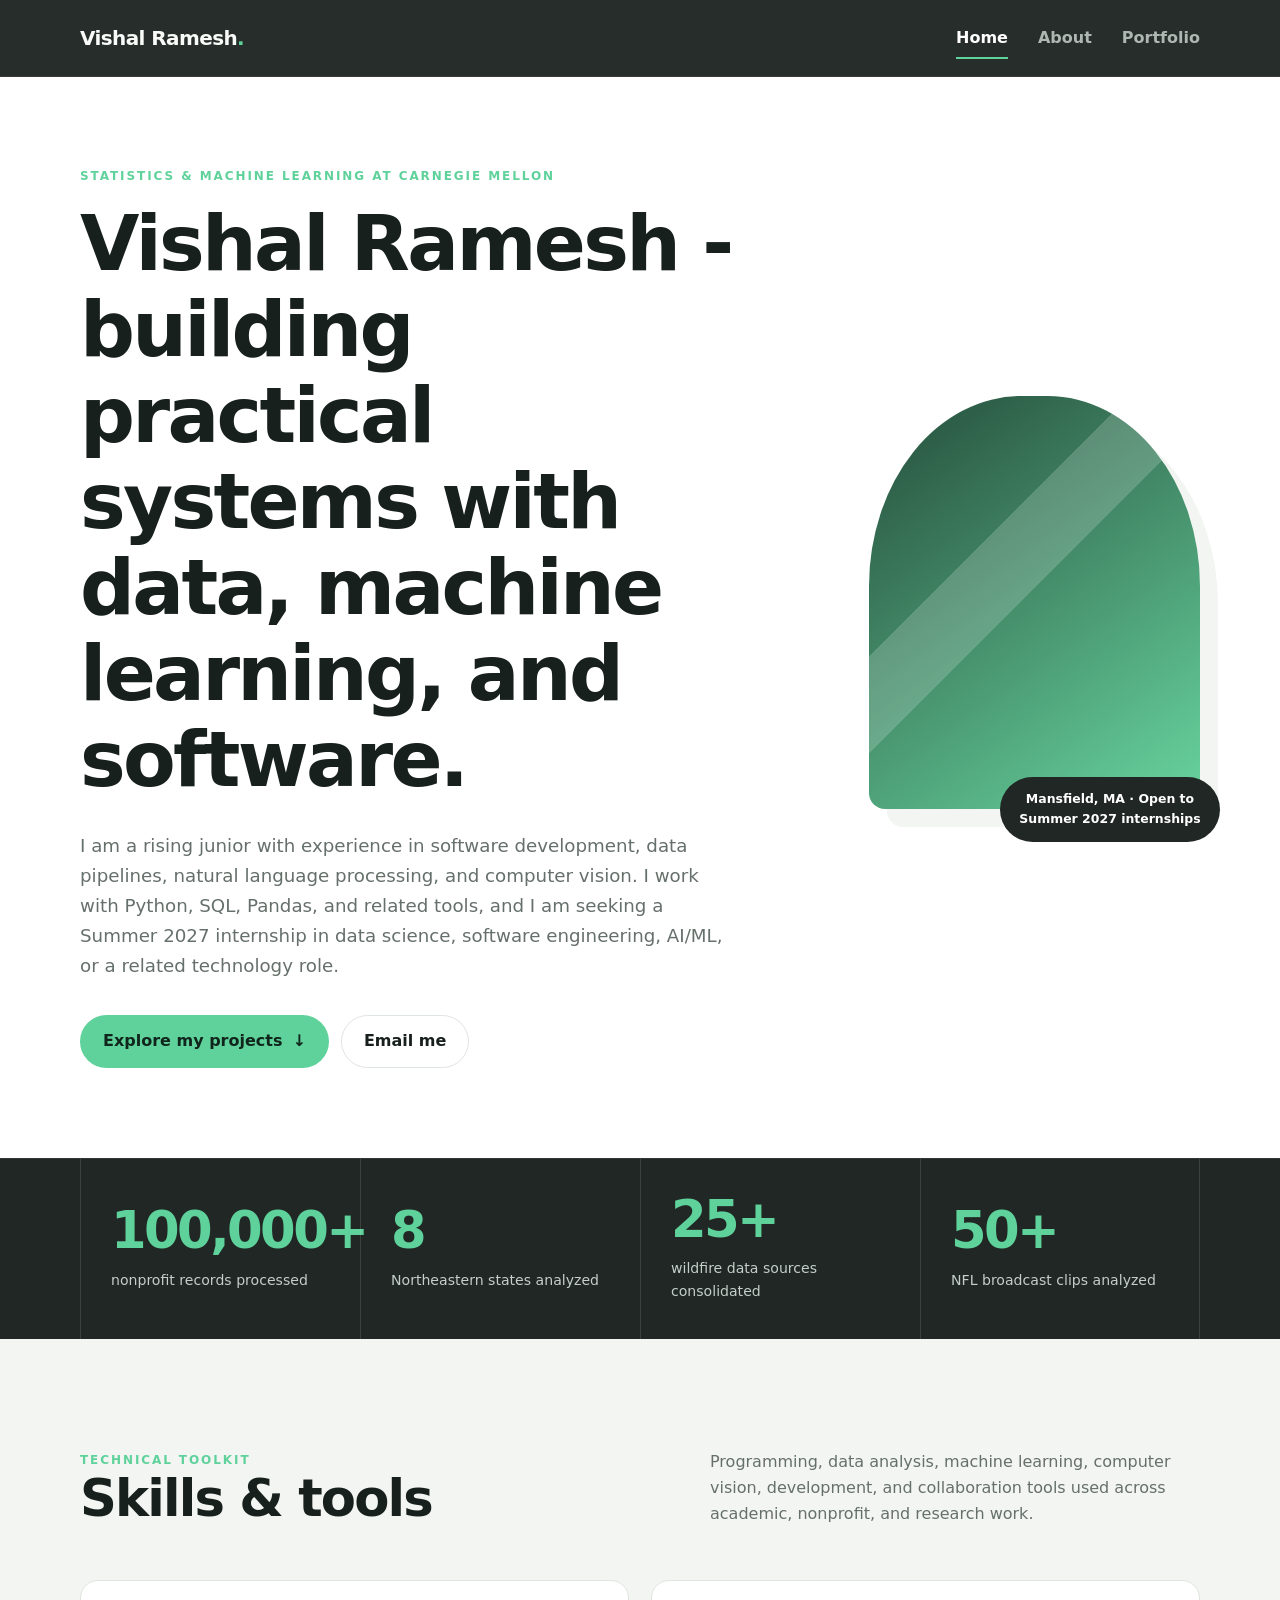
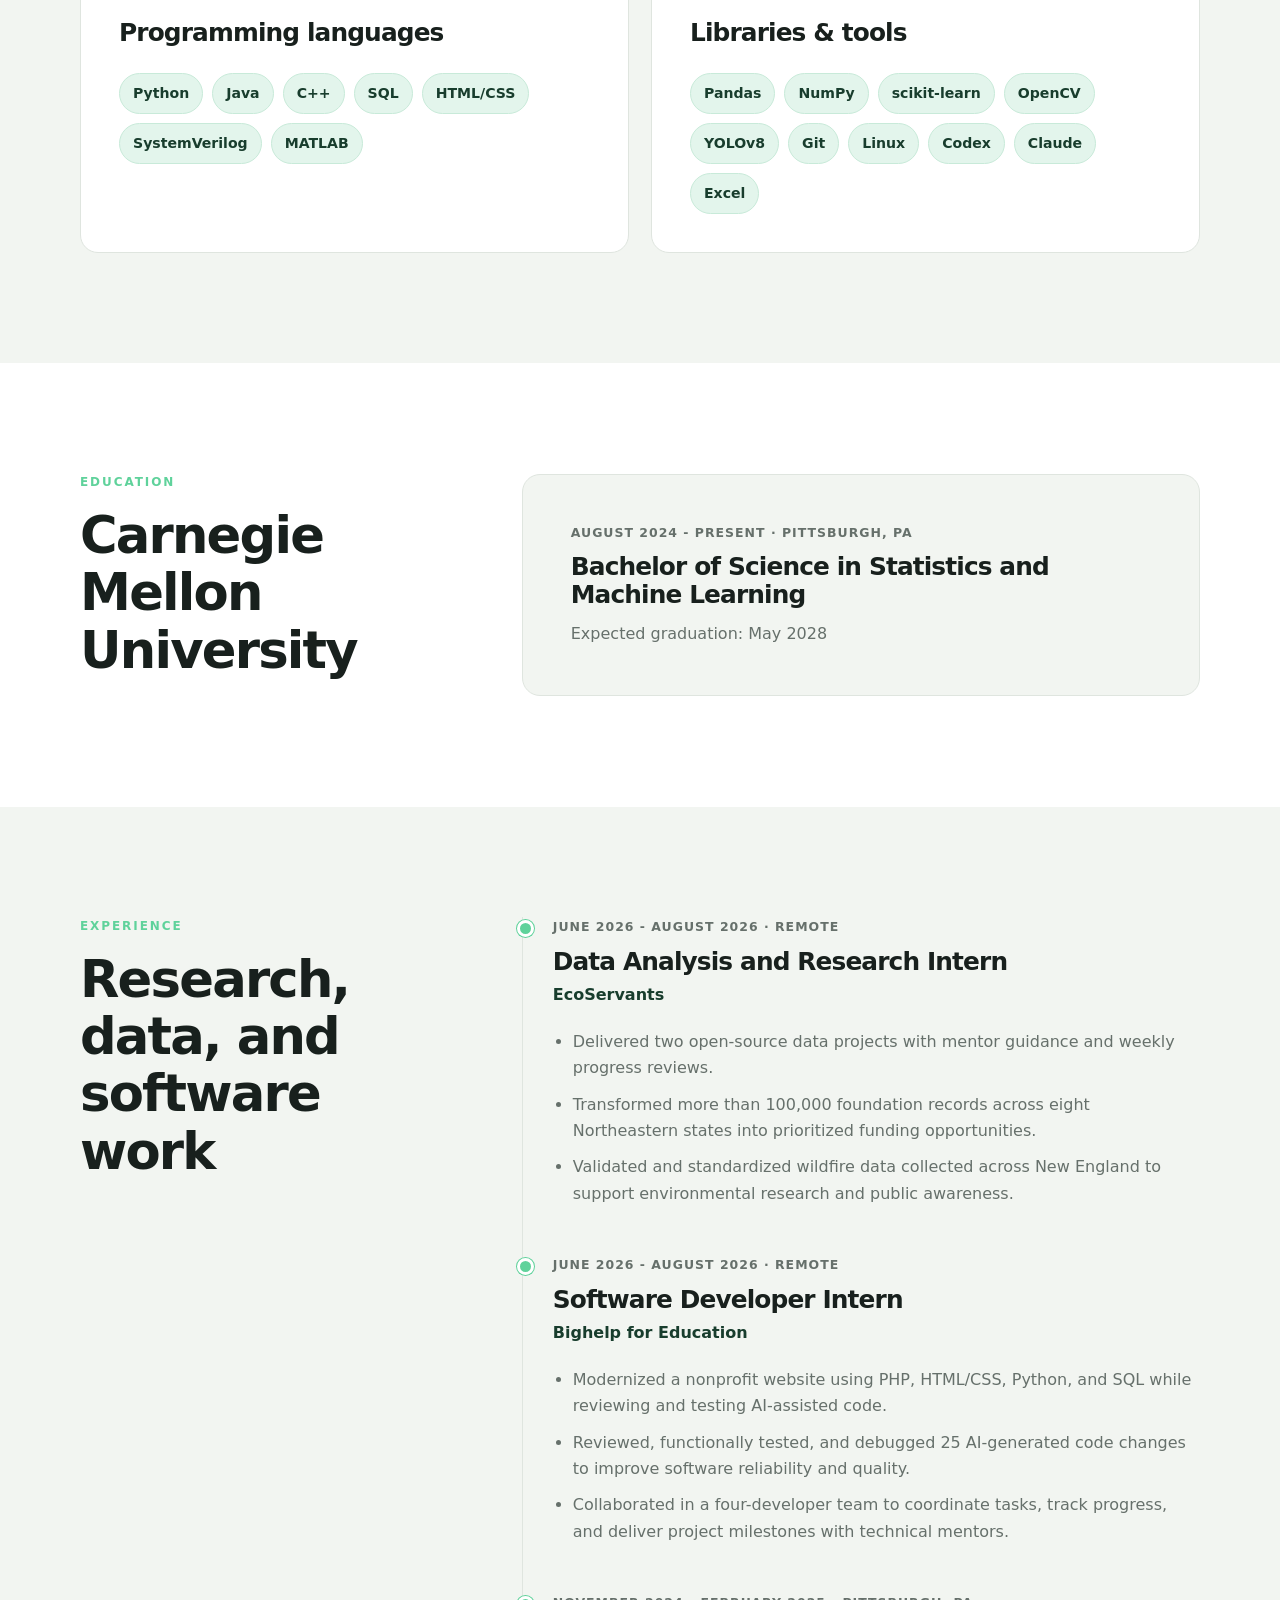
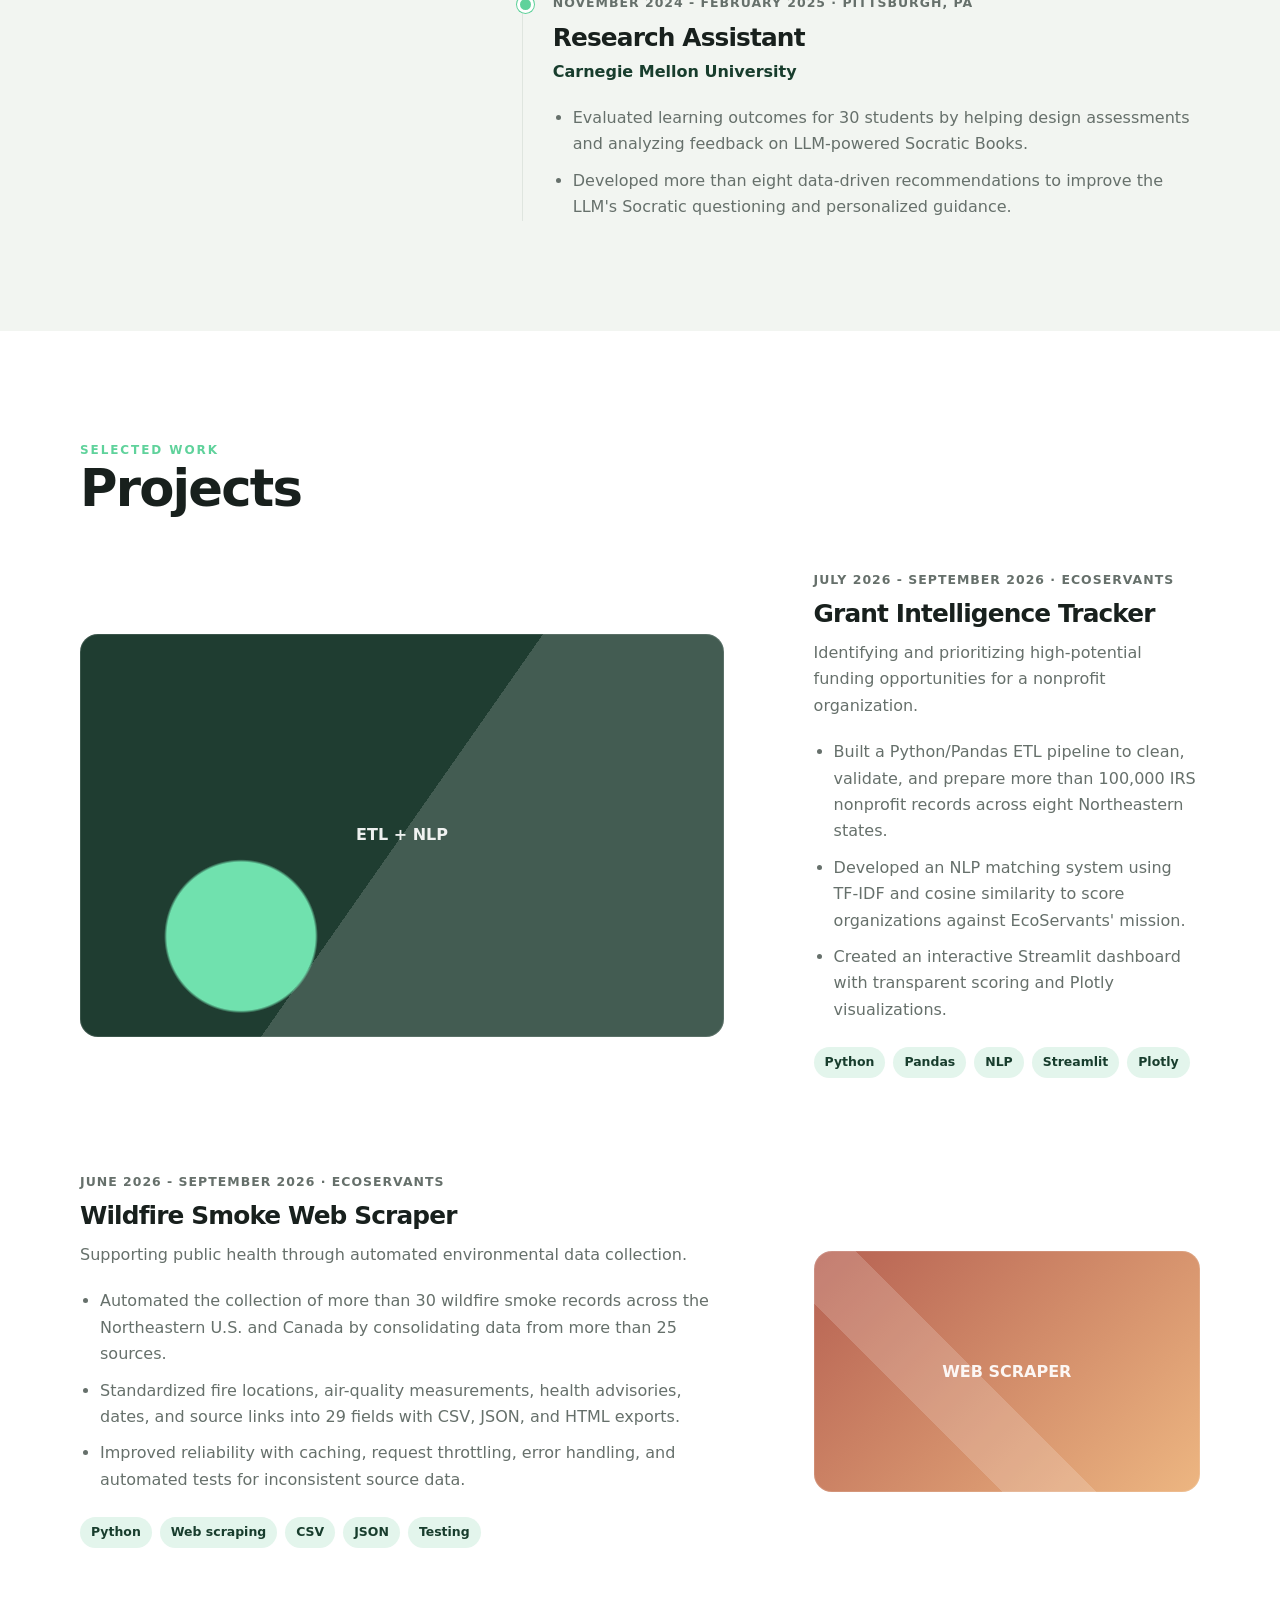
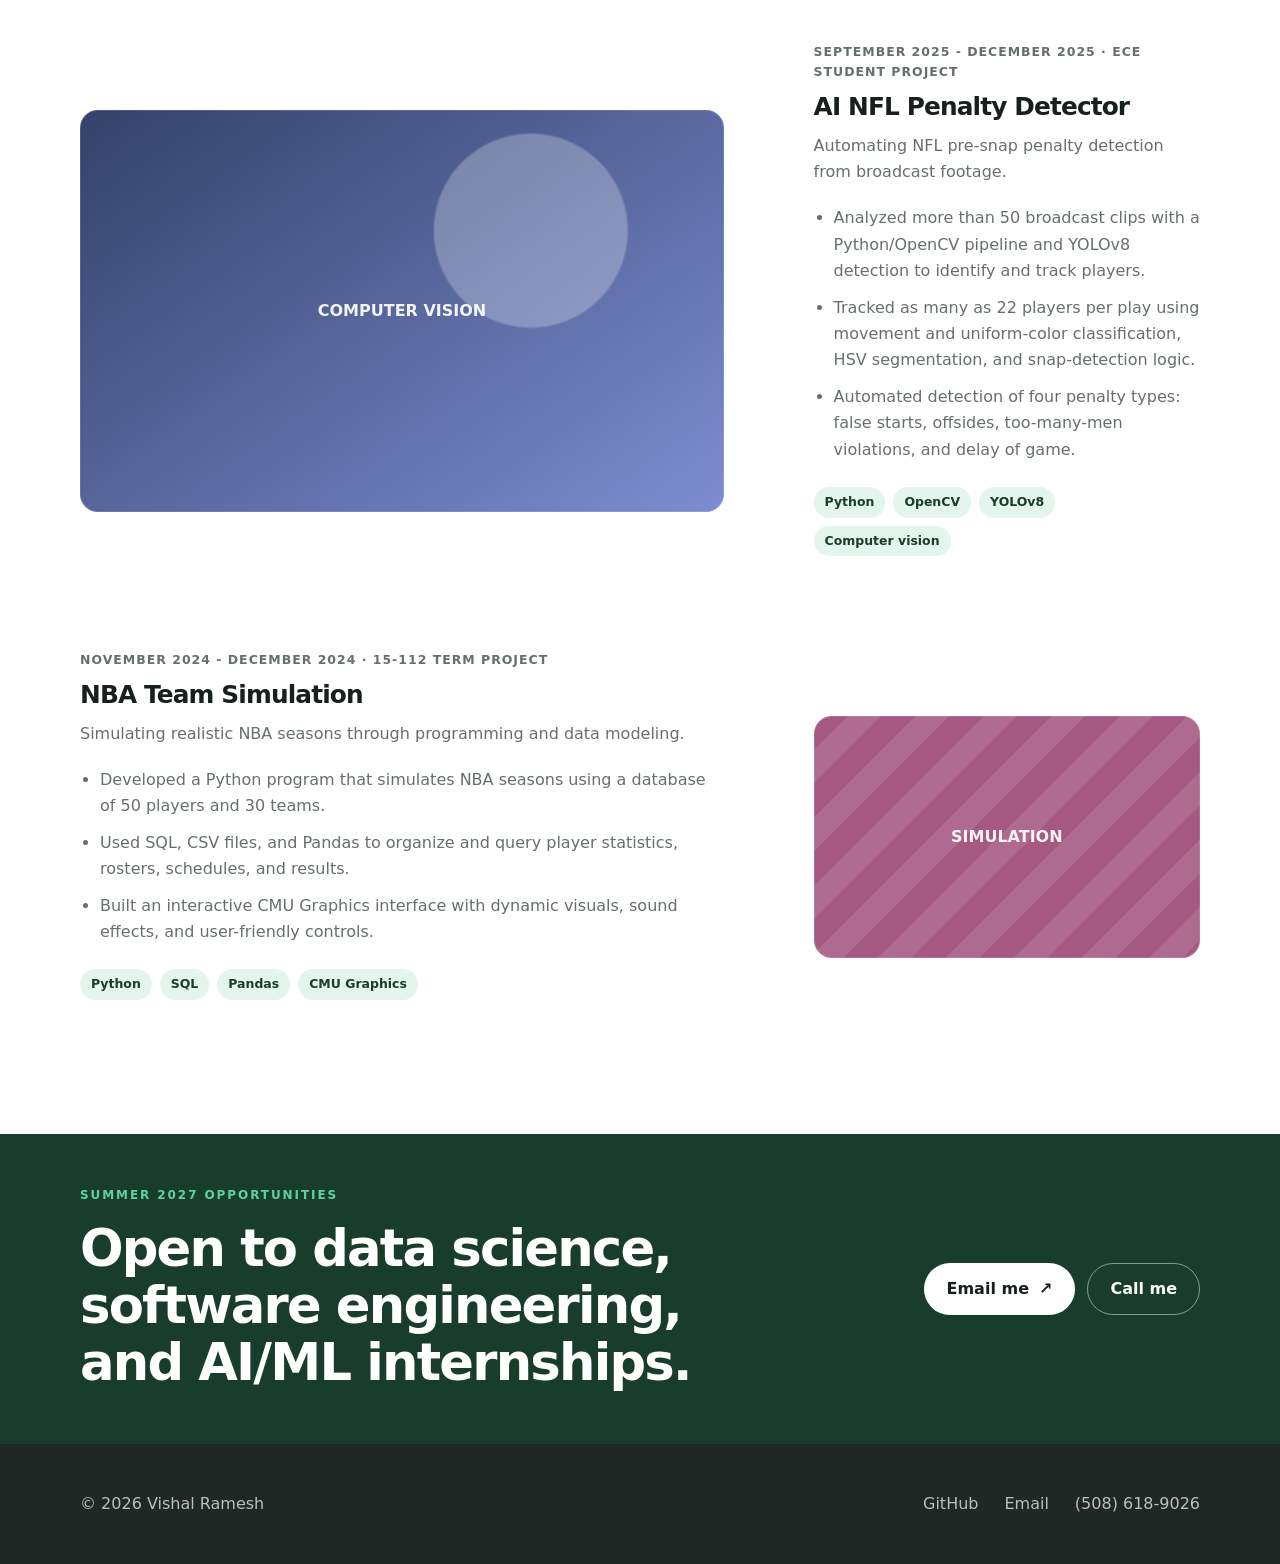
==== index.html @ 15addd63 "Add files via upload" ====
<!DOCTYPE html>
<html lang="en">
<head>
  <meta charset="UTF-8">
  <meta name="viewport" content="width=device-width, initial-scale=1.0">
  <meta name="description" content="Portfolio of Vishal Ramesh, a Carnegie Mellon Statistics and Machine Learning student working across data science, software engineering, NLP, and computer vision.">
  <title>Vishal Ramesh | Home</title>
  <link rel="stylesheet" href="styles.css">
</head>
<body>
  <header class="site-header">
    <nav class="nav container" aria-label="Primary navigation">
      <a class="brand" href="index.html">Vishal Ramesh<span>.</span></a>
      <ul class="nav-links">
        <li><a class="active" aria-current="page" href="index.html">Home</a></li>
        <li><a href="about.html">About</a></li>
        <li><a href="portfolio.html">Portfolio</a></li>
      </ul>
    </nav>
  </header>

  <main>
    <section class="hero container">
      <div class="hero-copy">
        <p class="eyebrow">Statistics &amp; Machine Learning at Carnegie Mellon</p>
        <h1>Vishal Ramesh - building practical systems with data, machine learning, and software.</h1>
        <p class="hero-text">I am a rising junior with experience in software development, data pipelines, natural language processing, and computer vision. I work with Python, SQL, Pandas, and related tools, and I am seeking a Summer 2027 internship in data science, software engineering, AI/ML, or a related technology role.</p>
        <div class="button-row">
          <a class="button button-primary" href="#projects">Explore my projects <span aria-hidden="true">&darr;</span></a>
          <a class="button button-secondary" href="mailto:vishalramesh.work@gmail.com">Email me</a>
        </div>
      </div>
      <div class="hero-visual">
        <!-- Photo intentionally left blank because the resume does not include one. -->
        <div class="portrait-placeholder" aria-hidden="true"></div>
        <p>Mansfield, MA &middot; Open to Summer 2027 internships</p>
      </div>
    </section>

    <section class="impact-strip" aria-label="Selected impact metrics">
      <div class="container impact-grid">
        <div><strong>100,000+</strong><span>nonprofit records processed</span></div>
        <div><strong>8</strong><span>Northeastern states analyzed</span></div>
        <div><strong>25+</strong><span>wildfire data sources consolidated</span></div>
        <div><strong>50+</strong><span>NFL broadcast clips analyzed</span></div>
      </div>
    </section>

    <section class="section section-tinted">
      <div class="container">
        <div class="section-heading">
          <div>
            <p class="eyebrow">Technical toolkit</p>
            <h2>Skills &amp; tools</h2>
          </div>
          <p>Programming, data analysis, machine learning, computer vision, development, and collaboration tools used across academic, nonprofit, and research work.</p>
        </div>
        <div class="skill-groups">
          <article class="skill-group">
            <h3>Programming languages</h3>
            <ul class="skill-cloud">
              <li>Python</li>
              <li>Java</li>
              <li>C++</li>
              <li>SQL</li>
              <li>HTML/CSS</li>
              <li>SystemVerilog</li>
              <li>MATLAB</li>
            </ul>
          </article>
          <article class="skill-group">
            <h3>Libraries &amp; tools</h3>
            <ul class="skill-cloud">
              <li>Pandas</li>
              <li>NumPy</li>
              <li>scikit-learn</li>
              <li>OpenCV</li>
              <li>YOLOv8</li>
              <li>Git</li>
              <li>Linux</li>
              <li>Codex</li>
              <li>Claude</li>
              <li>Excel</li>
            </ul>
          </article>
        </div>
      </div>
    </section>

    <section class="section container two-column education-section">
      <div>
        <p class="eyebrow">Education</p>
        <h2>Carnegie Mellon University</h2>
      </div>
      <article class="education-card">
        <p class="project-number">August 2024 - Present &middot; Pittsburgh, PA</p>
        <h3>Bachelor of Science in Statistics and Machine Learning</h3>
        <p>Expected graduation: May 2028</p>
      </article>
    </section>

    <section class="section section-tinted">
      <div class="container two-column">
        <div>
          <p class="eyebrow">Experience</p>
          <h2>Research, data, and software work</h2>
        </div>
        <div class="timeline resume-timeline">
          <article>
            <p class="timeline-date">June 2026 - August 2026 &middot; Remote</p>
            <h3>Data Analysis and Research Intern</h3>
            <p class="organization">EcoServants</p>
            <ul class="detail-list">
              <li>Delivered two open-source data projects with mentor guidance and weekly progress reviews.</li>
              <li>Transformed more than 100,000 foundation records across eight Northeastern states into prioritized funding opportunities.</li>
              <li>Validated and standardized wildfire data collected across New England to support environmental research and public awareness.</li>
            </ul>
          </article>
          <article>
            <p class="timeline-date">June 2026 - August 2026 &middot; Remote</p>
            <h3>Software Developer Intern</h3>
            <p class="organization">Bighelp for Education</p>
            <ul class="detail-list">
              <li>Modernized a nonprofit website using PHP, HTML/CSS, Python, and SQL while reviewing and testing AI-assisted code.</li>
              <li>Reviewed, functionally tested, and debugged 25 AI-generated code changes to improve software reliability and quality.</li>
              <li>Collaborated in a four-developer team to coordinate tasks, track progress, and deliver project milestones with technical mentors.</li>
            </ul>
          </article>
          <article>
            <p class="timeline-date">November 2024 - February 2025 &middot; Pittsburgh, PA</p>
            <h3>Research Assistant</h3>
            <p class="organization">Carnegie Mellon University</p>
            <ul class="detail-list">
              <li>Evaluated learning outcomes for 30 students by helping design assessments and analyzing feedback on LLM-powered Socratic Books.</li>
              <li>Developed more than eight data-driven recommendations to improve the LLM's Socratic questioning and personalized guidance.</li>
            </ul>
          </article>
        </div>
      </div>
    </section>

    <section class="section container" id="projects">
      <div class="section-heading">
        <div>
          <p class="eyebrow">Selected work</p>
          <h2>Projects</h2>
        </div>
        <!-- Project-specific URLs are intentionally omitted because they are not listed on the resume. -->
      </div>

      <div class="featured-list">
        <article class="featured-project">
          <div class="project-art art-one" role="img" aria-label="Grant Intelligence Tracker visual placeholder">
            <span>ETL + NLP</span>
          </div>
          <div class="project-copy">
            <p class="project-number">July 2026 - September 2026 &middot; EcoServants</p>
            <h3>Grant Intelligence Tracker</h3>
            <p>Identifying and prioritizing high-potential funding opportunities for a nonprofit organization.</p>
            <ul class="detail-list">
              <li>Built a Python/Pandas ETL pipeline to clean, validate, and prepare more than 100,000 IRS nonprofit records across eight Northeastern states.</li>
              <li>Developed an NLP matching system using TF-IDF and cosine similarity to score organizations against EcoServants' mission.</li>
              <li>Created an interactive Streamlit dashboard with transparent scoring and Plotly visualizations.</li>
            </ul>
            <ul class="tags" aria-label="Technologies used">
              <li>Python</li><li>Pandas</li><li>NLP</li><li>Streamlit</li><li>Plotly</li>
            </ul>
          </div>
        </article>

        <article class="featured-project">
          <div class="project-art art-two" role="img" aria-label="Wildfire Smoke Web Scraper visual placeholder">
            <span>WEB SCRAPER</span>
          </div>
          <div class="project-copy">
            <p class="project-number">June 2026 - September 2026 &middot; EcoServants</p>
            <h3>Wildfire Smoke Web Scraper</h3>
            <p>Supporting public health through automated environmental data collection.</p>
            <ul class="detail-list">
              <li>Automated the collection of more than 30 wildfire smoke records across the Northeastern U.S. and Canada by consolidating data from more than 25 sources.</li>
              <li>Standardized fire locations, air-quality measurements, health advisories, dates, and source links into 29 fields with CSV, JSON, and HTML exports.</li>
              <li>Improved reliability with caching, request throttling, error handling, and automated tests for inconsistent source data.</li>
            </ul>
            <ul class="tags" aria-label="Technologies used">
              <li>Python</li><li>Web scraping</li><li>CSV</li><li>JSON</li><li>Testing</li>
            </ul>
          </div>
        </article>

        <article class="featured-project">
          <div class="project-art art-three" role="img" aria-label="AI NFL Penalty Detector visual placeholder">
            <span>COMPUTER VISION</span>
          </div>
          <div class="project-copy">
            <p class="project-number">September 2025 - December 2025 &middot; ECE student project</p>
            <h3>AI NFL Penalty Detector</h3>
            <p>Automating NFL pre-snap penalty detection from broadcast footage.</p>
            <ul class="detail-list">
              <li>Analyzed more than 50 broadcast clips with a Python/OpenCV pipeline and YOLOv8 detection to identify and track players.</li>
              <li>Tracked as many as 22 players per play using movement and uniform-color classification, HSV segmentation, and snap-detection logic.</li>
              <li>Automated detection of four penalty types: false starts, offsides, too-many-men violations, and delay of game.</li>
            </ul>
            <ul class="tags" aria-label="Technologies used">
              <li>Python</li><li>OpenCV</li><li>YOLOv8</li><li>Computer vision</li>
            </ul>
          </div>
        </article>

        <article class="featured-project">
          <div class="project-art art-four" role="img" aria-label="NBA Team Simulation visual placeholder">
            <span>SIMULATION</span>
          </div>
          <div class="project-copy">
            <p class="project-number">November 2024 - December 2024 &middot; 15-112 term project</p>
            <h3>NBA Team Simulation</h3>
            <p>Simulating realistic NBA seasons through programming and data modeling.</p>
            <ul class="detail-list">
              <li>Developed a Python program that simulates NBA seasons using a database of 50 players and 30 teams.</li>
              <li>Used SQL, CSV files, and Pandas to organize and query player statistics, rosters, schedules, and results.</li>
              <li>Built an interactive CMU Graphics interface with dynamic visuals, sound effects, and user-friendly controls.</li>
            </ul>
            <ul class="tags" aria-label="Technologies used">
              <li>Python</li><li>SQL</li><li>Pandas</li><li>CMU Graphics</li>
            </ul>
          </div>
        </article>
      </div>
    </section>

    <section class="contact-strip">
      <div class="container contact-strip-inner">
        <div>
          <p class="eyebrow">Summer 2027 opportunities</p>
          <h2>Open to data science, software engineering, and AI/ML internships.</h2>
        </div>
        <div class="contact-actions">
          <a class="button button-light" href="mailto:vishalramesh.work@gmail.com">Email me <span aria-hidden="true">&nearr;</span></a>
          <a class="button button-outline-light" href="tel:+15086189026">Call me</a>
        </div>
      </div>
    </section>
  </main>

  <footer class="site-footer">
    <div class="container footer-inner">
      <p>&copy; 2026 Vishal Ramesh</p>
      <div class="social-links">
        <a href="https://github.com/vishalr302" target="_blank" rel="noreferrer">GitHub</a>
        <a href="mailto:vishalramesh.work@gmail.com">Email</a>
        <a href="tel:+15086189026">(508) 618-9026</a>
      </div>
    </div>
  </footer>
</body>
</html>
---- styles.css ----
:root {
  --ink: #18201d;
  --muted: #66706b;
  --paper: #ffffff;
  --soft: #f2f5f1;
  --line: #dfe5df;
  --dark: #202725;
  --accent: #5fd29b;
  --accent-dark: #183d2d;
  --max-width: 1120px;
  --radius: 18px;
}

* {
  box-sizing: border-box;
}

html {
  scroll-behavior: smooth;
}

body {
  margin: 0;
  color: var(--ink);
  background: var(--paper);
  font-family: Inter, ui-sans-serif, system-ui, -apple-system, BlinkMacSystemFont, "Segoe UI", sans-serif;
  font-size: 16px;
  line-height: 1.65;
}

img {
  display: block;
  max-width: 100%;
}

a {
  color: inherit;
  text-decoration: none;
}

h1,
h2,
h3,
p {
  margin-top: 0;
}

h1,
h2,
h3 {
  line-height: 1.12;
  letter-spacing: -0.035em;
}

h1 {
  max-width: 850px;
  margin-bottom: 28px;
  font-size: clamp(2.6rem, 6vw, 5.2rem);
  font-weight: 730;
}

h2 {
  margin-bottom: 18px;
  font-size: clamp(2rem, 4vw, 3.25rem);
}

h3 {
  margin-bottom: 12px;
  font-size: 1.55rem;
}

.container {
  width: min(calc(100% - 40px), var(--max-width));
  margin-inline: auto;
}

.site-header {
  position: sticky;
  z-index: 20;
  top: 0;
  color: #f8fbf8;
  background: rgba(32, 39, 37, 0.97);
  border-bottom: 1px solid rgba(255, 255, 255, 0.08);
  backdrop-filter: blur(12px);
}

.nav {
  display: flex;
  min-height: 76px;
  align-items: center;
  justify-content: space-between;
  gap: 28px;
}

.brand {
  font-size: 1.25rem;
  font-weight: 750;
  letter-spacing: -0.03em;
}

.brand span,
.eyebrow {
  color: var(--accent);
}

.nav-links {
  display: flex;
  margin: 0;
  padding: 0;
  gap: 30px;
  list-style: none;
}

.nav-links a {
  display: block;
  padding: 8px 0;
  color: #aeb7b2;
  font-weight: 600;
  transition: color 160ms ease;
}

.nav-links a:hover,
.nav-links a:focus-visible,
.nav-links a.active {
  color: #ffffff;
}

.nav-links a.active {
  box-shadow: inset 0 -2px var(--accent);
}

.hero {
  display: grid;
  min-height: calc(100vh - 76px);
  align-items: center;
  grid-template-columns: minmax(0, 1.35fr) minmax(260px, 0.65fr);
  gap: clamp(50px, 8vw, 110px);
  padding-block: 90px;
}

.eyebrow {
  margin-bottom: 14px;
  font-size: 0.75rem;
  font-weight: 800;
  letter-spacing: 0.16em;
  text-transform: uppercase;
}

.hero-text,
.page-intro-text {
  max-width: 650px;
  color: var(--muted);
  font-size: 1.14rem;
}

.button-row {
  display: flex;
  flex-wrap: wrap;
  gap: 12px;
  margin-top: 34px;
}

.button {
  display: inline-flex;
  min-height: 50px;
  align-items: center;
  justify-content: center;
  gap: 10px;
  padding: 12px 22px;
  border: 1px solid transparent;
  border-radius: 999px;
  font-weight: 750;
  transition: transform 160ms ease, background 160ms ease, border-color 160ms ease;
}

.button:hover,
.button:focus-visible {
  transform: translateY(-2px);
}

.button-primary {
  color: #10261c;
  background: var(--accent);
}

.button-primary:hover,
.button-primary:focus-visible {
  background: #79dfae;
}

.button-secondary {
  border-color: var(--line);
}

.button-secondary:hover,
.button-secondary:focus-visible {
  border-color: var(--ink);
}

.hero-visual {
  position: relative;
  padding-bottom: 30px;
}

.portrait-placeholder,
.about-portrait {
  display: grid;
  overflow: hidden;
  place-items: center;
  color: rgba(255, 255, 255, 0.92);
  background:
    linear-gradient(135deg, transparent 0 35%, rgba(255,255,255,0.18) 35% 48%, transparent 48%),
    linear-gradient(145deg, #254d3b, #68d59f);
  border-radius: 46% 46% 16px 16px;
  box-shadow: 18px 18px 0 var(--soft);
  font-weight: 750;
  text-align: center;
}

.portrait-placeholder {
  aspect-ratio: 4 / 5;
}

.hero-visual p {
  position: absolute;
  right: -20px;
  bottom: -3px;
  max-width: 220px;
  margin: 0;
  padding: 12px 18px;
  color: white;
  background: var(--dark);
  border-radius: 999px;
  font-size: 0.78rem;
  font-weight: 650;
  text-align: center;
}

.impact-strip {
  color: white;
  background: var(--dark);
  border-top: 1px solid rgba(255, 255, 255, 0.08);
}

.impact-grid {
  display: grid;
  grid-template-columns: repeat(4, minmax(0, 1fr));
}

.impact-grid > div {
  display: grid;
  min-height: 180px;
  align-content: center;
  padding: 30px;
  border-left: 1px solid rgba(255, 255, 255, 0.12);
}

.impact-grid > div:last-child {
  border-right: 1px solid rgba(255, 255, 255, 0.12);
}

.impact-grid strong {
  color: var(--accent);
  font-size: clamp(2rem, 4vw, 3.25rem);
  line-height: 1;
  letter-spacing: -0.05em;
}

.impact-grid span {
  margin-top: 12px;
  color: #c5cec9;
  font-size: 0.88rem;
}

.section {
  padding-block: 110px;
}

.section-tinted {
  background: var(--soft);
}

.section-heading {
  display: flex;
  align-items: end;
  justify-content: space-between;
  gap: 40px;
  margin-bottom: 52px;
}

.section-heading h2,
.section-heading p {
  margin-bottom: 0;
}

.section-heading > p {
  max-width: 490px;
  color: var(--muted);
}

.skills-grid {
  display: grid;
  grid-template-columns: repeat(6, 1fr);
  gap: 14px;
}

.skill-groups {
  display: grid;
  grid-template-columns: repeat(2, minmax(0, 1fr));
  gap: 22px;
}

.skill-group {
  padding: clamp(24px, 4vw, 38px);
  background: white;
  border: 1px solid var(--line);
  border-radius: var(--radius);
}

.skill-group h3 {
  margin-bottom: 26px;
}

.skill-cloud {
  display: flex;
  flex-wrap: wrap;
  margin: 0;
  padding: 0;
  gap: 9px;
  list-style: none;
}

.skill-cloud li {
  padding: 8px 13px;
  color: var(--accent-dark);
  background: #e3f5ec;
  border: 1px solid #c8ead9;
  border-radius: 999px;
  font-size: 0.88rem;
  font-weight: 750;
}

.skill {
  display: grid;
  min-height: 145px;
  align-content: space-between;
  padding: 20px;
  background: white;
  border: 1px solid var(--line);
  border-radius: 14px;
}

.skill span {
  display: grid;
  width: 44px;
  height: 44px;
  place-items: center;
  color: var(--accent-dark);
  background: #dff7eb;
  border-radius: 50%;
  font-size: 0.72rem;
  font-weight: 850;
  letter-spacing: 0.05em;
}

.featured-list {
  display: grid;
  gap: 70px;
}

.featured-project {
  display: grid;
  align-items: center;
  grid-template-columns: minmax(0, 1.25fr) minmax(280px, 0.75fr);
  gap: clamp(34px, 7vw, 90px);
}

.featured-project:nth-child(even) .project-art {
  order: 2;
}

.project-art {
  display: grid;
  aspect-ratio: 16 / 10;
  overflow: hidden;
  place-items: center;
  color: rgba(255, 255, 255, 0.92);
  border-radius: var(--radius);
  font-weight: 750;
  box-shadow: inset 0 0 0 1px rgba(255, 255, 255, 0.12);
  transition: transform 180ms ease;
}

a.project-art:hover,
a.project-art:focus-visible {
  transform: translateY(-4px);
}

.art-one {
  background:
    radial-gradient(circle at 25% 75%, #70e1ae 0 13%, transparent 13.5%),
    linear-gradient(125deg, transparent 50%, rgba(255,255,255,.16) 50%),
    #1f3d31;
}

.art-two {
  background:
    linear-gradient(45deg, transparent 0 30%, rgba(255,255,255,.18) 30% 45%, transparent 45%),
    linear-gradient(135deg, #b66152, #edb681);
}

.art-three {
  background:
    radial-gradient(circle at 70% 30%, rgba(255,255,255,.26) 0 18%, transparent 18.5%),
    linear-gradient(145deg, #33416a, #7d8dd0);
}

.art-four {
  background:
    repeating-linear-gradient(135deg, transparent 0 24px, rgba(255,255,255,.1) 24px 48px),
    #a55982;
}

.art-five {
  background:
    radial-gradient(circle at 30% 30%, #f5cf6f 0 15%, transparent 15.5%),
    #325c61;
}

.art-six {
  background:
    linear-gradient(30deg, rgba(255,255,255,.15) 25%, transparent 25% 75%, rgba(255,255,255,.15) 75%),
    #8f5d43;
}

.project-number,
.timeline-date {
  margin-bottom: 10px;
  color: var(--muted);
  font-size: 0.78rem;
  font-weight: 750;
  letter-spacing: 0.08em;
  text-transform: uppercase;
}

.project-copy > p:not(.project-number),
.project-card-body > p:not(.project-number) {
  color: var(--muted);
}

.detail-list {
  margin: 20px 0 0;
  padding-left: 20px;
  color: var(--muted);
}

.detail-list li + li {
  margin-top: 10px;
}

.tags {
  display: flex;
  flex-wrap: wrap;
  margin: 24px 0;
  padding: 0;
  gap: 8px;
  list-style: none;
}

.tags li {
  padding: 5px 11px;
  color: var(--accent-dark);
  background: #e3f5ec;
  border-radius: 999px;
  font-size: 0.78rem;
  font-weight: 700;
}

.text-link {
  display: inline-flex;
  align-items: center;
  gap: 8px;
  padding-bottom: 3px;
  border-bottom: 1px solid currentColor;
  font-weight: 750;
}

.text-link:hover span,
.text-link:focus-visible span {
  transform: translate(2px, -2px);
}

.text-link span {
  transition: transform 160ms ease;
}

.contact-strip {
  color: white;
  background: var(--accent-dark);
}

.contact-strip-inner {
  display: flex;
  min-height: 310px;
  align-items: center;
  justify-content: space-between;
  gap: 40px;
}

.contact-strip h2 {
  max-width: 700px;
  margin-bottom: 0;
}

.button-light {
  flex: 0 0 auto;
  color: var(--ink);
  background: white;
}

.contact-actions {
  display: flex;
  flex: 0 0 auto;
  flex-wrap: wrap;
  gap: 12px;
}

.button-outline-light {
  color: white;
  background: transparent;
  border-color: rgba(255, 255, 255, 0.48);
}

.button-outline-light:hover,
.button-outline-light:focus-visible {
  border-color: white;
}

.site-footer {
  color: #b8c1bc;
  background: var(--dark);
}

.footer-inner {
  display: flex;
  min-height: 120px;
  align-items: center;
  justify-content: space-between;
  gap: 30px;
}

.footer-inner p {
  margin: 0;
}

.social-links {
  display: flex;
  flex-wrap: wrap;
  gap: 26px;
}

.social-links a:hover,
.social-links a:focus-visible {
  color: white;
}

.page-intro {
  padding-top: 130px;
  padding-bottom: 80px;
}

.page-intro h1 {
  font-size: clamp(2.6rem, 6vw, 4.8rem);
}

.portfolio-intro {
  padding-bottom: 100px;
}

.project-jump-links {
  display: flex;
  flex-wrap: wrap;
  gap: 10px;
  margin-top: 36px;
}

.project-jump-links a {
  padding: 9px 14px;
  color: var(--accent-dark);
  background: #e3f5ec;
  border: 1px solid #c8ead9;
  border-radius: 999px;
  font-size: 0.85rem;
  font-weight: 750;
  transition: transform 160ms ease, background 160ms ease;
}

.project-jump-links a:hover,
.project-jump-links a:focus-visible {
  background: #d3f0e2;
  transform: translateY(-2px);
}

.portfolio-impact-grid strong {
  font-size: clamp(2rem, 3.5vw, 3rem);
}

.case-study {
  scroll-margin-top: 76px;
}

.case-study-header {
  display: flex;
  align-items: end;
  justify-content: space-between;
  gap: 50px;
  margin-bottom: 52px;
}

.case-study-header > div {
  max-width: 740px;
}

.case-study-header h2 {
  margin-bottom: 16px;
}

.case-study-lede {
  max-width: 670px;
  margin-bottom: 0;
  color: var(--muted);
  font-size: 1.1rem;
}

.case-study-badges {
  display: flex;
  flex: 0 0 auto;
  flex-wrap: wrap;
  justify-content: flex-end;
  max-width: 330px;
  margin: 0;
  padding: 0;
  gap: 8px;
  list-style: none;
}

.case-study-badges li {
  padding: 7px 12px;
  color: white;
  background: var(--accent-dark);
  border-radius: 999px;
  font-size: 0.77rem;
  font-weight: 750;
}

.case-study-grid {
  display: grid;
  align-items: center;
  grid-template-columns: minmax(0, 1.08fr) minmax(310px, 0.92fr);
  gap: clamp(40px, 7vw, 90px);
}

.case-study-grid-reversed .case-study-art {
  order: 2;
}

.case-study-art {
  aspect-ratio: 4 / 3;
  place-items: stretch;
  padding: clamp(24px, 5vw, 48px);
}

.art-label {
  display: grid;
  align-content: end;
  padding: clamp(20px, 4vw, 34px);
  background: rgba(17, 38, 29, 0.66);
  border: 1px solid rgba(255, 255, 255, 0.2);
  border-radius: 14px;
  backdrop-filter: blur(4px);
}

.art-label span {
  margin-top: 18px;
  color: var(--accent);
  font-size: 0.68rem;
  font-weight: 850;
  letter-spacing: 0.14em;
  text-transform: uppercase;
}

.art-label span:first-child {
  margin-top: 0;
}

.art-label strong {
  font-size: clamp(1.05rem, 2vw, 1.45rem);
  line-height: 1.2;
}

.case-study-summary > p:not(.eyebrow) {
  color: var(--muted);
}

.case-summary-label {
  margin-top: 28px;
}

.case-study-actions {
  display: flex;
  flex-wrap: wrap;
  gap: 10px;
  margin-top: 28px;
}

.case-study-actions .button {
  min-height: 46px;
  padding: 10px 17px;
  font-size: 0.88rem;
}

.repository-note {
  margin: 13px 0 0;
  font-size: 0.78rem;
  line-height: 1.45;
}

.case-study-details {
  display: grid;
  align-items: stretch;
  grid-template-columns: repeat(3, minmax(0, 1fr));
  gap: 18px;
  margin-top: 64px;
}

.case-study-details > article {
  padding: clamp(24px, 4vw, 34px);
  background: var(--paper);
  border: 1px solid var(--line);
  border-radius: var(--radius);
}

.case-study:not(.section-tinted) .case-study-details > article:not(.verification-card) {
  background: var(--soft);
}

.case-study-details h3 {
  margin-bottom: 18px;
}

.case-study-details .detail-list {
  margin-top: 0;
  padding-left: 18px;
}

.pipeline-list {
  margin: 0;
  padding: 0;
  list-style: none;
  counter-reset: pipeline;
}

.pipeline-list li {
  position: relative;
  min-height: 38px;
  padding: 0 0 12px 38px;
  color: var(--muted);
  counter-increment: pipeline;
}

.pipeline-list li::before {
  position: absolute;
  top: 0;
  left: 0;
  display: grid;
  width: 25px;
  height: 25px;
  place-items: center;
  color: var(--accent-dark);
  background: #dff7eb;
  border-radius: 50%;
  content: counter(pipeline);
  font-size: 0.68rem;
  font-weight: 850;
}

.pipeline-list li:not(:last-child)::after {
  position: absolute;
  top: 25px;
  bottom: 0;
  left: 12px;
  width: 1px;
  background: #bddbcb;
  content: "";
}

.verification-card {
  color: white;
  background: var(--accent-dark) !important;
  border-color: var(--accent-dark) !important;
}

.verification-card strong {
  display: block;
  margin-bottom: 20px;
  color: var(--accent);
  font-size: clamp(2rem, 4vw, 3.1rem);
  line-height: 1;
  letter-spacing: -0.04em;
}

.verification-card > p:not(.eyebrow) {
  color: #d4ddd8;
}

.verification-card .microcopy {
  margin: 28px 0 0;
  padding-top: 18px;
  border-top: 1px solid rgba(255, 255, 255, 0.18);
  font-size: 0.78rem;
}

.limitations-panel {
  display: grid;
  grid-template-columns: minmax(180px, 0.35fr) minmax(250px, 0.65fr) minmax(0, 1.4fr);
  align-items: start;
  gap: 28px;
  margin-top: 18px;
  padding: clamp(24px, 4vw, 36px);
  background: #fff8ed;
  border: 1px solid #eadcc5;
  border-radius: var(--radius);
}

.limitations-panel .eyebrow,
.limitations-panel h3,
.limitations-panel p {
  margin-bottom: 0;
}

.limitations-panel .eyebrow {
  color: #a56321;
}

.limitations-panel p:last-child {
  color: #756a5c;
}

.about-grid {
  display: grid;
  align-items: start;
  grid-template-columns: minmax(280px, 0.75fr) minmax(0, 1.25fr);
  gap: clamp(50px, 9vw, 120px);
  padding-top: 20px;
}

.about-portrait {
  aspect-ratio: 4 / 5;
}

.prose {
  color: var(--muted);
  font-size: 1.08rem;
}

.prose h2 {
  color: var(--ink);
}

.prose .text-link {
  margin-top: 18px;
  color: var(--ink);
}

.two-column {
  display: grid;
  grid-template-columns: minmax(250px, 0.65fr) minmax(0, 1.35fr);
  gap: clamp(50px, 9vw, 130px);
}

.education-section {
  align-items: center;
}

.education-card {
  padding: clamp(28px, 5vw, 48px);
  background: var(--soft);
  border: 1px solid var(--line);
  border-radius: var(--radius);
}

.education-card p:last-child {
  margin-bottom: 0;
  color: var(--muted);
}

.organization {
  margin-top: -5px;
  color: var(--accent-dark) !important;
  font-weight: 750;
}

.resume-timeline article {
  padding-bottom: 58px;
}

.resume-timeline .detail-list {
  margin-bottom: 0;
}

.services-list article {
  display: grid;
  grid-template-columns: 42px 1fr;
  gap: 18px;
  padding: 30px 0;
  border-top: 1px solid #cfd7cf;
}

.services-list article:last-child {
  border-bottom: 1px solid #cfd7cf;
}

.services-list article > span {
  color: var(--muted);
  font-size: 0.8rem;
  font-weight: 800;
}

.services-list p,
.timeline p:not(.timeline-date) {
  margin-bottom: 0;
  color: var(--muted);
}

.timeline {
  display: grid;
}

.timeline article {
  position: relative;
  padding: 0 0 48px 30px;
  border-left: 1px solid var(--line);
}

.timeline article::before {
  position: absolute;
  top: 3px;
  left: -6px;
  width: 11px;
  height: 11px;
  background: var(--accent);
  border: 3px solid white;
  border-radius: 50%;
  box-shadow: 0 0 0 1px var(--accent);
  content: "";
}

.timeline article:last-child {
  padding-bottom: 0;
}

.project-grid {
  display: grid;
  grid-template-columns: repeat(2, minmax(0, 1fr));
  gap: 70px 30px;
}

.project-card {
  min-width: 0;
}

.project-card-body {
  padding-top: 24px;
}

.project-card h2 {
  margin-bottom: 12px;
  font-size: 2rem;
}

.project-card .tags {
  margin: 20px 0;
}

@media (max-width: 900px) {
  .hero {
    min-height: auto;
    grid-template-columns: 1fr;
  }

  .hero-copy {
    max-width: 760px;
  }

  .hero-visual {
    width: min(70%, 430px);
    margin-inline: auto;
  }

  .skills-grid {
    grid-template-columns: repeat(3, 1fr);
  }

  .impact-grid {
    grid-template-columns: repeat(2, minmax(0, 1fr));
  }

  .impact-grid > div:nth-child(2) {
    border-right: 1px solid rgba(255, 255, 255, 0.12);
  }

  .impact-grid > div:nth-child(n + 3) {
    border-top: 1px solid rgba(255, 255, 255, 0.12);
  }

  .featured-project {
    grid-template-columns: 1fr;
    gap: 30px;
  }

  .featured-project:nth-child(even) .project-art {
    order: 0;
  }

  .case-study-header {
    align-items: flex-start;
    flex-direction: column;
  }

  .case-study-badges {
    justify-content: flex-start;
    max-width: none;
  }

  .case-study-grid {
    grid-template-columns: 1fr;
  }

  .case-study-grid-reversed .case-study-art {
    order: 0;
  }

  .case-study-details {
    grid-template-columns: 1fr 1fr;
  }

  .case-study-details .verification-card {
    grid-column: 1 / -1;
  }

  .limitations-panel {
    grid-template-columns: 1fr;
    gap: 12px;
  }

  .about-grid,
  .two-column {
    grid-template-columns: 1fr;
  }

  .about-portrait {
    width: min(75%, 480px);
  }
}

@media (max-width: 680px) {
  .container {
    width: min(calc(100% - 30px), var(--max-width));
  }

  .nav {
    min-height: 68px;
  }

  .brand {
    font-size: 1.05rem;
  }

  .nav-links {
    gap: 14px;
  }

  .nav-links a {
    font-size: 0.88rem;
  }

  .hero {
    padding-block: 68px 90px;
  }

  h1 {
    font-size: clamp(2.4rem, 13vw, 3.7rem);
  }

  .section,
  .page-intro {
    padding-block: 78px;
  }

  .section-heading,
  .contact-strip-inner,
  .footer-inner {
    align-items: flex-start;
    flex-direction: column;
  }

  .skills-grid,
  .project-grid {
    grid-template-columns: 1fr;
  }

  .skill-groups,
  .impact-grid {
    grid-template-columns: 1fr;
  }

  .impact-grid > div {
    min-height: 135px;
    border-right: 1px solid rgba(255, 255, 255, 0.12);
    border-bottom: 1px solid rgba(255, 255, 255, 0.12);
  }

  .contact-actions {
    width: 100%;
  }

  .skills-grid {
    gap: 10px;
  }

  .skill {
    min-height: 100px;
    grid-template-columns: 44px 1fr;
    align-items: center;
    align-content: center;
    gap: 16px;
  }

  .contact-strip-inner {
    min-height: 340px;
    justify-content: center;
  }

  .footer-inner {
    min-height: 150px;
    justify-content: center;
  }

  .project-grid {
    gap: 56px;
  }

  .portfolio-intro {
    padding-bottom: 78px;
  }

  .case-study-header {
    gap: 26px;
    margin-bottom: 36px;
  }

  .case-study-details {
    grid-template-columns: 1fr;
    margin-top: 44px;
  }

  .case-study-details .verification-card {
    grid-column: auto;
  }
}

@media (prefers-reduced-motion: reduce) {
  *,
  *::before,
  *::after {
    scroll-behavior: auto !important;
    transition-duration: 0.01ms !important;
  }
}
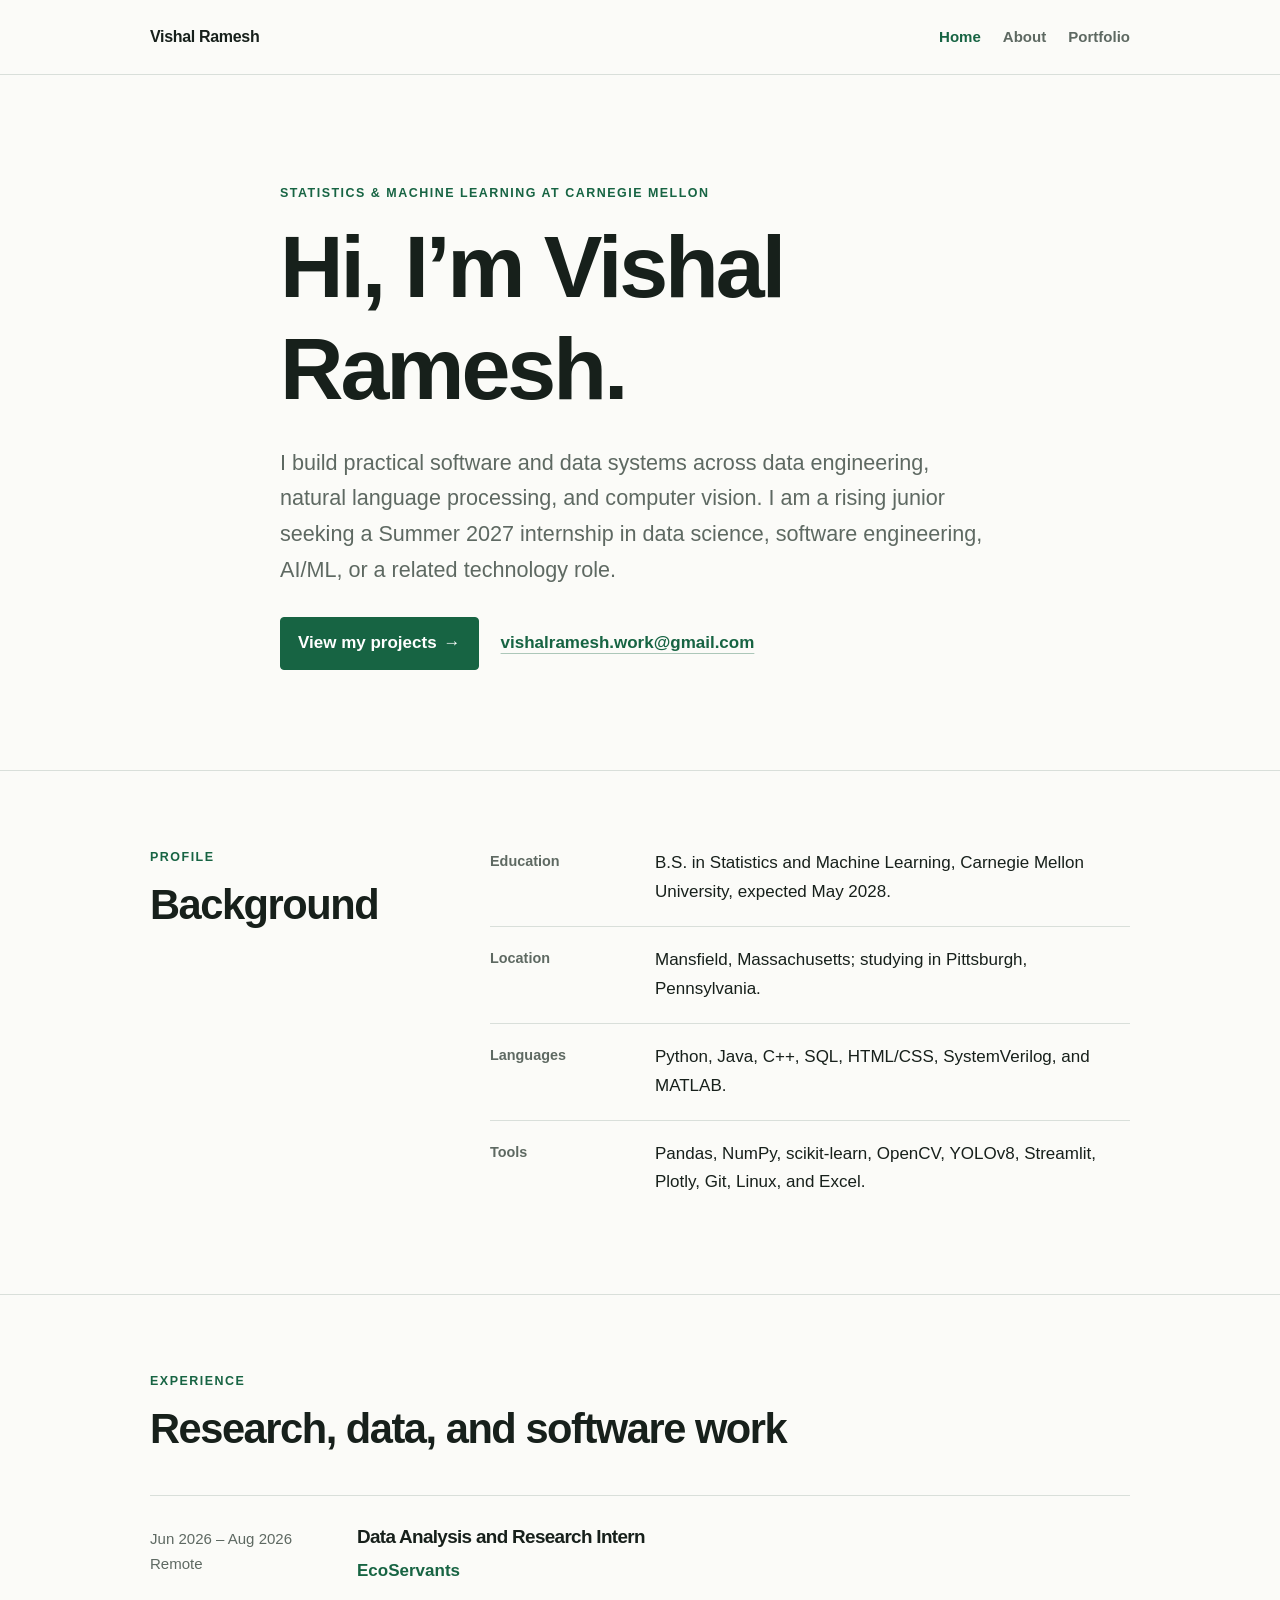
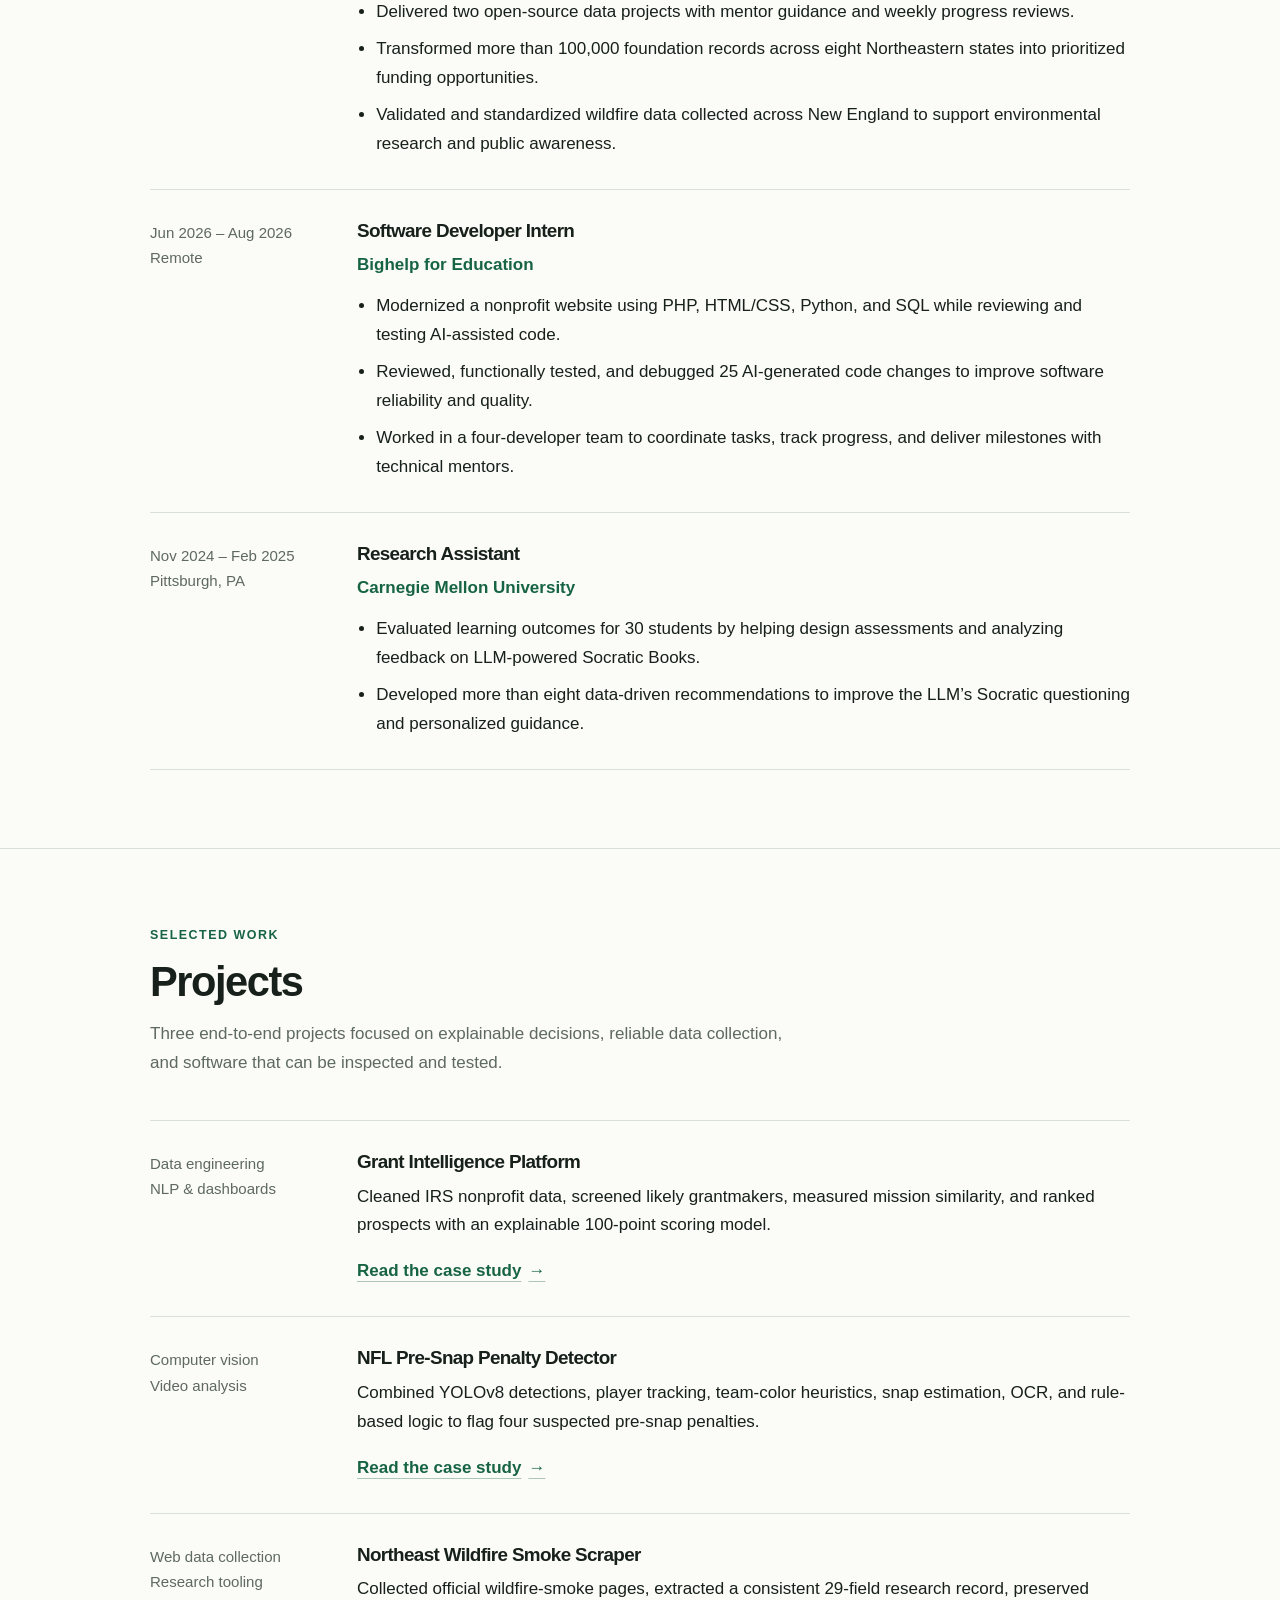
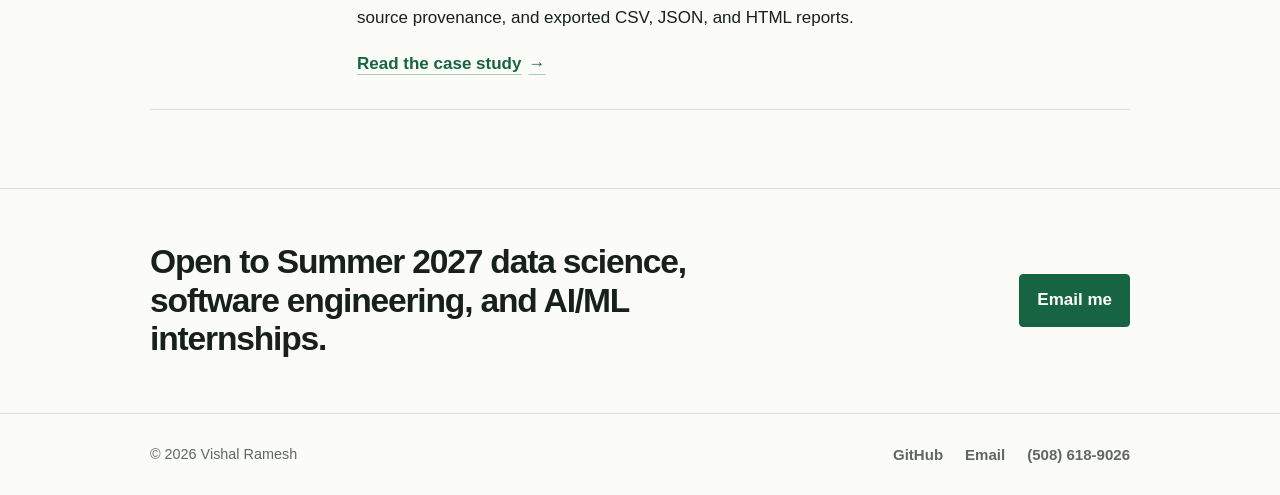
==== commit 742ff409: "change portfolio website and expand project details" ====
--- a/index.html
+++ b/index.html
@@ -3,14 +3,15 @@
 <head>
   <meta charset="UTF-8">
   <meta name="viewport" content="width=device-width, initial-scale=1.0">
-  <meta name="description" content="Portfolio of Vishal Ramesh, a Carnegie Mellon Statistics and Machine Learning student working across data science, software engineering, NLP, and computer vision.">
+  <meta name="description" content="Portfolio of Vishal Ramesh, a Carnegie Mellon Statistics and Machine Learning student working in data science, software engineering, NLP, and computer vision.">
   <title>Vishal Ramesh | Home</title>
   <link rel="stylesheet" href="styles.css">
 </head>
 <body>
+  <!-- SITE NAVIGATION: edit the same links in index.html, about.html, and portfolio.html. -->
   <header class="site-header">
     <nav class="nav container" aria-label="Primary navigation">
-      <a class="brand" href="index.html">Vishal Ramesh<span>.</span></a>
+      <a class="brand" href="index.html">Vishal Ramesh</a>
       <ul class="nav-links">
         <li><a class="active" aria-current="page" href="index.html">Home</a></li>
         <li><a href="about.html">About</a></li>
@@ -20,223 +21,140 @@
   </header>
 
   <main>
-    <section class="hero container">
-      <div class="hero-copy">
-        <p class="eyebrow">Statistics &amp; Machine Learning at Carnegie Mellon</p>
-        <h1>Vishal Ramesh - building practical systems with data, machine learning, and software.</h1>
-        <p class="hero-text">I am a rising junior with experience in software development, data pipelines, natural language processing, and computer vision. I work with Python, SQL, Pandas, and related tools, and I am seeking a Summer 2027 internship in data science, software engineering, AI/ML, or a related technology role.</p>
-        <div class="button-row">
-          <a class="button button-primary" href="#projects">Explore my projects <span aria-hidden="true">&darr;</span></a>
-          <a class="button button-secondary" href="mailto:vishalramesh.work@gmail.com">Email me</a>
-        </div>
-      </div>
-      <div class="hero-visual">
-        <!-- Photo intentionally left blank because the resume does not include one. -->
-        <div class="portrait-placeholder" aria-hidden="true"></div>
-        <p>Mansfield, MA &middot; Open to Summer 2027 internships</p>
+    <!-- HOME INTRO: this is the main text recruiters see first. -->
+    <section class="intro container">
+      <p class="eyebrow">Statistics &amp; Machine Learning at Carnegie Mellon</p>
+      <h1>Hi, I&rsquo;m Vishal Ramesh.</h1>
+      <p class="lead">I build practical software and data systems across data engineering, natural language processing, and computer vision. I am a rising junior seeking a Summer 2027 internship in data science, software engineering, AI/ML, or a related technology role.</p>
+      <div class="button-row">
+        <a class="primary-link" href="portfolio.html">View my projects <span aria-hidden="true">&rarr;</span></a>
+        <a class="secondary-link" href="mailto:vishalramesh.work@gmail.com">vishalramesh.work@gmail.com</a>
       </div>
     </section>
 
-    <section class="impact-strip" aria-label="Selected impact metrics">
-      <div class="container impact-grid">
-        <div><strong>100,000+</strong><span>nonprofit records processed</span></div>
-        <div><strong>8</strong><span>Northeastern states analyzed</span></div>
-        <div><strong>25+</strong><span>wildfire data sources consolidated</span></div>
-        <div><strong>50+</strong><span>NFL broadcast clips analyzed</span></div>
+    <!-- PROFILE DETAILS: keep these as short label/value rows. -->
+    <section class="section">
+      <div class="container split">
+        <div>
+          <p class="eyebrow">Profile</p>
+          <h2>Background</h2>
+        </div>
+        <dl class="facts">
+          <div class="fact">
+            <dt>Education</dt>
+            <dd>B.S. in Statistics and Machine Learning, Carnegie Mellon University, expected May 2028.</dd>
+          </div>
+          <div class="fact">
+            <dt>Location</dt>
+            <dd>Mansfield, Massachusetts; studying in Pittsburgh, Pennsylvania.</dd>
+          </div>
+          <div class="fact">
+            <dt>Languages</dt>
+            <dd>Python, Java, C++, SQL, HTML/CSS, SystemVerilog, and MATLAB.</dd>
+          </div>
+          <div class="fact">
+            <dt>Tools</dt>
+            <dd>Pandas, NumPy, scikit-learn, OpenCV, YOLOv8, Streamlit, Plotly, Git, Linux, and Excel.</dd>
+          </div>
+        </dl>
       </div>
     </section>
 
-    <section class="section section-tinted">
+    <!-- EXPERIENCE: duplicate or delete an entire <article class="experience-entry"> block. -->
+    <section class="section">
       <div class="container">
         <div class="section-heading">
-          <div>
-            <p class="eyebrow">Technical toolkit</p>
-            <h2>Skills &amp; tools</h2>
-          </div>
-          <p>Programming, data analysis, machine learning, computer vision, development, and collaboration tools used across academic, nonprofit, and research work.</p>
+          <p class="eyebrow">Experience</p>
+          <h2>Research, data, and software work</h2>
         </div>
-        <div class="skill-groups">
-          <article class="skill-group">
-            <h3>Programming languages</h3>
-            <ul class="skill-cloud">
-              <li>Python</li>
-              <li>Java</li>
-              <li>C++</li>
-              <li>SQL</li>
-              <li>HTML/CSS</li>
-              <li>SystemVerilog</li>
-              <li>MATLAB</li>
-            </ul>
+
+        <div class="experience-list">
+          <article class="experience-entry">
+            <p class="meta">Jun 2026 &ndash; Aug 2026<br>Remote</p>
+            <div>
+              <h3>Data Analysis and Research Intern</h3>
+              <p class="role-company">EcoServants</p>
+              <ul class="detail-list">
+                <li>Delivered two open-source data projects with mentor guidance and weekly progress reviews.</li>
+                <li>Transformed more than 100,000 foundation records across eight Northeastern states into prioritized funding opportunities.</li>
+                <li>Validated and standardized wildfire data collected across New England to support environmental research and public awareness.</li>
+              </ul>
+            </div>
           </article>
-          <article class="skill-group">
-            <h3>Libraries &amp; tools</h3>
-            <ul class="skill-cloud">
-              <li>Pandas</li>
-              <li>NumPy</li>
-              <li>scikit-learn</li>
-              <li>OpenCV</li>
-              <li>YOLOv8</li>
-              <li>Git</li>
-              <li>Linux</li>
-              <li>Codex</li>
-              <li>Claude</li>
-              <li>Excel</li>
-            </ul>
+
+          <article class="experience-entry">
+            <p class="meta">Jun 2026 &ndash; Aug 2026<br>Remote</p>
+            <div>
+              <h3>Software Developer Intern</h3>
+              <p class="role-company">Bighelp for Education</p>
+              <ul class="detail-list">
+                <li>Modernized a nonprofit website using PHP, HTML/CSS, Python, and SQL while reviewing and testing AI-assisted code.</li>
+                <li>Reviewed, functionally tested, and debugged 25 AI-generated code changes to improve software reliability and quality.</li>
+                <li>Worked in a four-developer team to coordinate tasks, track progress, and deliver milestones with technical mentors.</li>
+              </ul>
+            </div>
+          </article>
+
+          <article class="experience-entry">
+            <p class="meta">Nov 2024 &ndash; Feb 2025<br>Pittsburgh, PA</p>
+            <div>
+              <h3>Research Assistant</h3>
+              <p class="role-company">Carnegie Mellon University</p>
+              <ul class="detail-list">
+                <li>Evaluated learning outcomes for 30 students by helping design assessments and analyzing feedback on LLM-powered Socratic Books.</li>
+                <li>Developed more than eight data-driven recommendations to improve the LLM&rsquo;s Socratic questioning and personalized guidance.</li>
+              </ul>
+            </div>
           </article>
         </div>
       </div>
     </section>
 
-    <section class="section container two-column education-section">
-      <div>
-        <p class="eyebrow">Education</p>
-        <h2>Carnegie Mellon University</h2>
-      </div>
-      <article class="education-card">
-        <p class="project-number">August 2024 - Present &middot; Pittsburgh, PA</p>
-        <h3>Bachelor of Science in Statistics and Machine Learning</h3>
-        <p>Expected graduation: May 2028</p>
-      </article>
-    </section>
+    <!-- SELECTED PROJECTS: these summaries link to the detailed blocks in portfolio.html. -->
+    <section class="section" id="projects">
+      <div class="container">
+        <div class="section-heading">
+          <p class="eyebrow">Selected work</p>
+          <h2>Projects</h2>
+          <p>Three end-to-end projects focused on explainable decisions, reliable data collection, and software that can be inspected and tested.</p>
+        </div>
 
-    <section class="section section-tinted">
-      <div class="container two-column">
-        <div>
-          <p class="eyebrow">Experience</p>
-          <h2>Research, data, and software work</h2>
-        </div>
-        <div class="timeline resume-timeline">
-          <article>
-            <p class="timeline-date">June 2026 - August 2026 &middot; Remote</p>
-            <h3>Data Analysis and Research Intern</h3>
-            <p class="organization">EcoServants</p>
-            <ul class="detail-list">
-              <li>Delivered two open-source data projects with mentor guidance and weekly progress reviews.</li>
-              <li>Transformed more than 100,000 foundation records across eight Northeastern states into prioritized funding opportunities.</li>
-              <li>Validated and standardized wildfire data collected across New England to support environmental research and public awareness.</li>
-            </ul>
+        <div class="project-list">
+          <article class="project-preview">
+            <p class="meta">Data engineering<br>NLP &amp; dashboards</p>
+            <div>
+              <h3><a href="portfolio.html#grant-intelligence">Grant Intelligence Platform</a></h3>
+              <p>Cleaned IRS nonprofit data, screened likely grantmakers, measured mission similarity, and ranked prospects with an explainable 100-point scoring model.</p>
+              <a class="text-link" href="portfolio.html#grant-intelligence">Read the case study <span aria-hidden="true">&rarr;</span></a>
+            </div>
           </article>
-          <article>
-            <p class="timeline-date">June 2026 - August 2026 &middot; Remote</p>
-            <h3>Software Developer Intern</h3>
-            <p class="organization">Bighelp for Education</p>
-            <ul class="detail-list">
-              <li>Modernized a nonprofit website using PHP, HTML/CSS, Python, and SQL while reviewing and testing AI-assisted code.</li>
-              <li>Reviewed, functionally tested, and debugged 25 AI-generated code changes to improve software reliability and quality.</li>
-              <li>Collaborated in a four-developer team to coordinate tasks, track progress, and deliver project milestones with technical mentors.</li>
-            </ul>
+
+          <article class="project-preview">
+            <p class="meta">Computer vision<br>Video analysis</p>
+            <div>
+              <h3><a href="portfolio.html#nfl-detector">NFL Pre-Snap Penalty Detector</a></h3>
+              <p>Combined YOLOv8 detections, player tracking, team-color heuristics, snap estimation, OCR, and rule-based logic to flag four suspected pre-snap penalties.</p>
+              <a class="text-link" href="portfolio.html#nfl-detector">Read the case study <span aria-hidden="true">&rarr;</span></a>
+            </div>
           </article>
-          <article>
-            <p class="timeline-date">November 2024 - February 2025 &middot; Pittsburgh, PA</p>
-            <h3>Research Assistant</h3>
-            <p class="organization">Carnegie Mellon University</p>
-            <ul class="detail-list">
-              <li>Evaluated learning outcomes for 30 students by helping design assessments and analyzing feedback on LLM-powered Socratic Books.</li>
-              <li>Developed more than eight data-driven recommendations to improve the LLM's Socratic questioning and personalized guidance.</li>
-            </ul>
+
+          <article class="project-preview">
+            <p class="meta">Web data collection<br>Research tooling</p>
+            <div>
+              <h3><a href="portfolio.html#wildfire-scraper">Northeast Wildfire Smoke Scraper</a></h3>
+              <p>Collected official wildfire-smoke pages, extracted a consistent 29-field research record, preserved source provenance, and exported CSV, JSON, and HTML reports.</p>
+              <a class="text-link" href="portfolio.html#wildfire-scraper">Read the case study <span aria-hidden="true">&rarr;</span></a>
+            </div>
           </article>
         </div>
       </div>
     </section>
 
-    <section class="section container" id="projects">
-      <div class="section-heading">
-        <div>
-          <p class="eyebrow">Selected work</p>
-          <h2>Projects</h2>
-        </div>
-        <!-- Project-specific URLs are intentionally omitted because they are not listed on the resume. -->
-      </div>
-
-      <div class="featured-list">
-        <article class="featured-project">
-          <div class="project-art art-one" role="img" aria-label="Grant Intelligence Tracker visual placeholder">
-            <span>ETL + NLP</span>
-          </div>
-          <div class="project-copy">
-            <p class="project-number">July 2026 - September 2026 &middot; EcoServants</p>
-            <h3>Grant Intelligence Tracker</h3>
-            <p>Identifying and prioritizing high-potential funding opportunities for a nonprofit organization.</p>
-            <ul class="detail-list">
-              <li>Built a Python/Pandas ETL pipeline to clean, validate, and prepare more than 100,000 IRS nonprofit records across eight Northeastern states.</li>
-              <li>Developed an NLP matching system using TF-IDF and cosine similarity to score organizations against EcoServants' mission.</li>
-              <li>Created an interactive Streamlit dashboard with transparent scoring and Plotly visualizations.</li>
-            </ul>
-            <ul class="tags" aria-label="Technologies used">
-              <li>Python</li><li>Pandas</li><li>NLP</li><li>Streamlit</li><li>Plotly</li>
-            </ul>
-          </div>
-        </article>
-
-        <article class="featured-project">
-          <div class="project-art art-two" role="img" aria-label="Wildfire Smoke Web Scraper visual placeholder">
-            <span>WEB SCRAPER</span>
-          </div>
-          <div class="project-copy">
-            <p class="project-number">June 2026 - September 2026 &middot; EcoServants</p>
-            <h3>Wildfire Smoke Web Scraper</h3>
-            <p>Supporting public health through automated environmental data collection.</p>
-            <ul class="detail-list">
-              <li>Automated the collection of more than 30 wildfire smoke records across the Northeastern U.S. and Canada by consolidating data from more than 25 sources.</li>
-              <li>Standardized fire locations, air-quality measurements, health advisories, dates, and source links into 29 fields with CSV, JSON, and HTML exports.</li>
-              <li>Improved reliability with caching, request throttling, error handling, and automated tests for inconsistent source data.</li>
-            </ul>
-            <ul class="tags" aria-label="Technologies used">
-              <li>Python</li><li>Web scraping</li><li>CSV</li><li>JSON</li><li>Testing</li>
-            </ul>
-          </div>
-        </article>
-
-        <article class="featured-project">
-          <div class="project-art art-three" role="img" aria-label="AI NFL Penalty Detector visual placeholder">
-            <span>COMPUTER VISION</span>
-          </div>
-          <div class="project-copy">
-            <p class="project-number">September 2025 - December 2025 &middot; ECE student project</p>
-            <h3>AI NFL Penalty Detector</h3>
-            <p>Automating NFL pre-snap penalty detection from broadcast footage.</p>
-            <ul class="detail-list">
-              <li>Analyzed more than 50 broadcast clips with a Python/OpenCV pipeline and YOLOv8 detection to identify and track players.</li>
-              <li>Tracked as many as 22 players per play using movement and uniform-color classification, HSV segmentation, and snap-detection logic.</li>
-              <li>Automated detection of four penalty types: false starts, offsides, too-many-men violations, and delay of game.</li>
-            </ul>
-            <ul class="tags" aria-label="Technologies used">
-              <li>Python</li><li>OpenCV</li><li>YOLOv8</li><li>Computer vision</li>
-            </ul>
-          </div>
-        </article>
-
-        <article class="featured-project">
-          <div class="project-art art-four" role="img" aria-label="NBA Team Simulation visual placeholder">
-            <span>SIMULATION</span>
-          </div>
-          <div class="project-copy">
-            <p class="project-number">November 2024 - December 2024 &middot; 15-112 term project</p>
-            <h3>NBA Team Simulation</h3>
-            <p>Simulating realistic NBA seasons through programming and data modeling.</p>
-            <ul class="detail-list">
-              <li>Developed a Python program that simulates NBA seasons using a database of 50 players and 30 teams.</li>
-              <li>Used SQL, CSV files, and Pandas to organize and query player statistics, rosters, schedules, and results.</li>
-              <li>Built an interactive CMU Graphics interface with dynamic visuals, sound effects, and user-friendly controls.</li>
-            </ul>
-            <ul class="tags" aria-label="Technologies used">
-              <li>Python</li><li>SQL</li><li>Pandas</li><li>CMU Graphics</li>
-            </ul>
-          </div>
-        </article>
-      </div>
-    </section>
-
-    <section class="contact-strip">
-      <div class="container contact-strip-inner">
-        <div>
-          <p class="eyebrow">Summer 2027 opportunities</p>
-          <h2>Open to data science, software engineering, and AI/ML internships.</h2>
-        </div>
-        <div class="contact-actions">
-          <a class="button button-light" href="mailto:vishalramesh.work@gmail.com">Email me <span aria-hidden="true">&nearr;</span></a>
-          <a class="button button-outline-light" href="tel:+15086189026">Call me</a>
-        </div>
+    <!-- CONTACT: update the email here and in the footer if it changes. -->
+    <section class="contact-line">
+      <div class="container contact-line-inner">
+        <h2>Open to Summer 2027 data science, software engineering, and AI/ML internships.</h2>
+        <a class="primary-link" href="mailto:vishalramesh.work@gmail.com">Email me</a>
       </div>
     </section>
   </main>
@@ -244,11 +162,11 @@
   <footer class="site-footer">
     <div class="container footer-inner">
       <p>&copy; 2026 Vishal Ramesh</p>
-      <div class="social-links">
-        <a href="https://github.com/vishalr302" target="_blank" rel="noreferrer">GitHub</a>
-        <a href="mailto:vishalramesh.work@gmail.com">Email</a>
-        <a href="tel:+15086189026">(508) 618-9026</a>
-      </div>
+      <ul class="inline-links">
+        <li><a href="https://github.com/vishalr302" target="_blank" rel="noreferrer">GitHub</a></li>
+        <li><a href="mailto:vishalramesh.work@gmail.com">Email</a></li>
+        <li><a href="tel:+15086189026">(508) 618-9026</a></li>
+      </ul>
     </div>
   </footer>
 </body>
--- a/styles.css
+++ b/styles.css
@@ -1,14 +1,20 @@
+/*
+  SIMPLE PORTFOLIO STYLES
+  -----------------------
+  The site intentionally uses one background, one accent color, and thin dividers.
+  To change the look of the entire site, edit the variables immediately below.
+*/
+
 :root {
-  --ink: #18201d;
-  --muted: #66706b;
-  --paper: #ffffff;
-  --soft: #f2f5f1;
-  --line: #dfe5df;
-  --dark: #202725;
-  --accent: #5fd29b;
-  --accent-dark: #183d2d;
-  --max-width: 1120px;
-  --radius: 18px;
+  --background: #fbfbf8;
+  --surface: #ffffff;
+  --text: #17201b;
+  --muted: #5e6962;
+  --line: #d9dfda;
+  --accent: #176443;
+  --accent-dark: #0f4c32;
+  --content-width: 980px;
+  --reading-width: 720px;
 }
 
 * {
@@ -21,1159 +27,492 @@
 
 body {
   margin: 0;
-  color: var(--ink);
-  background: var(--paper);
-  font-family: Inter, ui-sans-serif, system-ui, -apple-system, BlinkMacSystemFont, "Segoe UI", sans-serif;
-  font-size: 16px;
-  line-height: 1.65;
-}
-
-img {
-  display: block;
-  max-width: 100%;
+  background: var(--background);
+  color: var(--text);
+  font-family: Inter, ui-sans-serif, -apple-system, BlinkMacSystemFont, "Segoe UI", sans-serif;
+  font-size: 17px;
+  line-height: 1.7;
 }
 
 a {
   color: inherit;
+}
+
+a:focus-visible {
+  outline: 3px solid rgba(23, 100, 67, 0.25);
+  outline-offset: 4px;
+}
+
+.container {
+  width: min(calc(100% - 40px), var(--content-width));
+  margin-inline: auto;
+}
+
+.site-header {
+  background: rgba(251, 251, 248, 0.96);
+  border-bottom: 1px solid var(--line);
+}
+
+.nav {
+  min-height: 74px;
+  display: flex;
+  align-items: center;
+  justify-content: space-between;
+  gap: 24px;
+}
+
+.brand {
+  color: var(--text);
+  font-size: 1rem;
+  font-weight: 750;
+  letter-spacing: -0.02em;
   text-decoration: none;
 }
 
-h1,
-h2,
-h3,
-p {
-  margin-top: 0;
+.nav-links,
+.inline-links,
+.plain-list,
+.detail-list {
+  margin: 0;
+  padding: 0;
+}
+
+.nav-links,
+.inline-links {
+  display: flex;
+  flex-wrap: wrap;
+  align-items: center;
+  gap: 22px;
+  list-style: none;
+}
+
+.nav-links a,
+.inline-links a {
+  color: var(--muted);
+  font-size: 0.94rem;
+  font-weight: 650;
+  text-decoration: none;
+}
+
+.nav-links a:hover,
+.nav-links a.active,
+.inline-links a:hover {
+  color: var(--accent);
+}
+
+main {
+  display: block;
+}
+
+.intro {
+  max-width: var(--reading-width);
+  padding-top: 110px;
+  padding-bottom: 100px;
+}
+
+.intro.compact {
+  padding-bottom: 72px;
+}
+
+.eyebrow {
+  margin: 0 0 14px;
+  color: var(--accent);
+  font-size: 0.78rem;
+  font-weight: 800;
+  letter-spacing: 0.12em;
+  line-height: 1.4;
+  text-transform: uppercase;
 }
 
 h1,
 h2,
 h3 {
-  line-height: 1.12;
+  margin-top: 0;
+  line-height: 1.15;
   letter-spacing: -0.035em;
 }
 
 h1 {
-  max-width: 850px;
-  margin-bottom: 28px;
-  font-size: clamp(2.6rem, 6vw, 5.2rem);
+  max-width: 780px;
+  margin-bottom: 26px;
+  font-size: clamp(2.7rem, 8vw, 5.5rem);
+  font-weight: 760;
+}
+
+h2 {
+  margin-bottom: 30px;
+  font-size: clamp(1.8rem, 4vw, 2.6rem);
   font-weight: 730;
 }
 
-h2 {
-  margin-bottom: 18px;
-  font-size: clamp(2rem, 4vw, 3.25rem);
-}
-
 h3 {
+  margin-bottom: 10px;
+  font-size: 1.18rem;
+  font-weight: 730;
+}
+
+p {
+  margin-top: 0;
+}
+
+.lead {
+  max-width: var(--reading-width);
+  margin-bottom: 30px;
+  color: var(--muted);
+  font-size: clamp(1.12rem, 2vw, 1.35rem);
+  line-height: 1.65;
+}
+
+.small-note,
+.meta,
+.stack {
+  color: var(--muted);
+  font-size: 0.94rem;
+}
+
+.button-row {
+  display: flex;
+  flex-wrap: wrap;
+  gap: 12px 22px;
+  align-items: center;
+}
+
+.primary-link,
+.secondary-link,
+.text-link {
+  display: inline-flex;
+  align-items: center;
+  gap: 7px;
+  font-weight: 720;
+  text-decoration: none;
+}
+
+.primary-link {
+  padding: 11px 17px;
+  border: 1px solid var(--accent);
+  border-radius: 4px;
+  background: var(--accent);
+  color: #ffffff;
+}
+
+.primary-link:hover {
+  background: var(--accent-dark);
+}
+
+.secondary-link,
+.text-link {
+  color: var(--accent);
+  text-decoration: underline;
+  text-decoration-color: rgba(23, 100, 67, 0.35);
+  text-underline-offset: 5px;
+}
+
+.section {
+  padding-top: 78px;
+  padding-bottom: 78px;
+  border-top: 1px solid var(--line);
+}
+
+.section-heading {
+  max-width: 650px;
+  margin-bottom: 42px;
+}
+
+.section-heading h2 {
+  margin-bottom: 14px;
+}
+
+.section-heading p:last-child {
+  color: var(--muted);
+}
+
+.split {
+  display: grid;
+  grid-template-columns: minmax(180px, 0.7fr) minmax(0, 1.6fr);
+  gap: 60px;
+}
+
+.split > :first-child h2 {
+  margin-bottom: 0;
+}
+
+.facts {
+  margin: 0;
+}
+
+.fact {
+  display: grid;
+  grid-template-columns: 145px 1fr;
+  gap: 20px;
+  padding: 19px 0;
+  border-top: 1px solid var(--line);
+}
+
+.fact:first-child {
+  padding-top: 0;
+  border-top: 0;
+}
+
+.fact dt {
+  color: var(--muted);
+  font-size: 0.9rem;
+  font-weight: 700;
+}
+
+.fact dd {
+  margin: 0;
+}
+
+.experience-list,
+.project-list {
+  border-top: 1px solid var(--line);
+}
+
+.experience-entry,
+.project-preview {
+  display: grid;
+  grid-template-columns: 175px 1fr;
+  gap: 32px;
+  padding: 30px 0;
+  border-bottom: 1px solid var(--line);
+}
+
+.experience-entry p:last-child,
+.project-preview p:last-child {
+  margin-bottom: 0;
+}
+
+.experience-entry .meta,
+.project-preview .meta {
+  margin-bottom: 0;
+}
+
+.role-company {
   margin-bottom: 12px;
-  font-size: 1.55rem;
-}
-
-.container {
-  width: min(calc(100% - 40px), var(--max-width));
-  margin-inline: auto;
-}
-
-.site-header {
-  position: sticky;
-  z-index: 20;
-  top: 0;
-  color: #f8fbf8;
-  background: rgba(32, 39, 37, 0.97);
-  border-bottom: 1px solid rgba(255, 255, 255, 0.08);
-  backdrop-filter: blur(12px);
-}
-
-.nav {
-  display: flex;
-  min-height: 76px;
+  color: var(--accent);
+  font-weight: 700;
+}
+
+.detail-list {
+  padding-left: 1.2rem;
+}
+
+.detail-list li + li {
+  margin-top: 8px;
+}
+
+.project-preview h3 a,
+.project-title a {
+  text-decoration: none;
+}
+
+.project-preview h3 a:hover,
+.project-title a:hover {
+  color: var(--accent);
+}
+
+.contact-line {
+  padding-top: 54px;
+  padding-bottom: 54px;
+  border-top: 1px solid var(--line);
+}
+
+.contact-line-inner {
+  display: flex;
   align-items: center;
   justify-content: space-between;
   gap: 28px;
 }
 
-.brand {
-  font-size: 1.25rem;
-  font-weight: 750;
-  letter-spacing: -0.03em;
-}
-
-.brand span,
-.eyebrow {
-  color: var(--accent);
-}
-
-.nav-links {
-  display: flex;
-  margin: 0;
-  padding: 0;
-  gap: 30px;
-  list-style: none;
-}
-
-.nav-links a {
-  display: block;
-  padding: 8px 0;
-  color: #aeb7b2;
-  font-weight: 600;
-  transition: color 160ms ease;
-}
-
-.nav-links a:hover,
-.nav-links a:focus-visible,
-.nav-links a.active {
-  color: #ffffff;
-}
-
-.nav-links a.active {
-  box-shadow: inset 0 -2px var(--accent);
-}
-
-.hero {
-  display: grid;
-  min-height: calc(100vh - 76px);
-  align-items: center;
-  grid-template-columns: minmax(0, 1.35fr) minmax(260px, 0.65fr);
-  gap: clamp(50px, 8vw, 110px);
-  padding-block: 90px;
-}
-
-.eyebrow {
-  margin-bottom: 14px;
-  font-size: 0.75rem;
-  font-weight: 800;
-  letter-spacing: 0.16em;
-  text-transform: uppercase;
-}
-
-.hero-text,
-.page-intro-text {
+.contact-line h2 {
   max-width: 650px;
-  color: var(--muted);
-  font-size: 1.14rem;
-}
-
-.button-row {
+  margin-bottom: 0;
+  font-size: clamp(1.5rem, 3vw, 2.1rem);
+}
+
+.site-footer {
+  padding: 28px 0;
+  border-top: 1px solid var(--line);
+  color: var(--muted);
+  font-size: 0.9rem;
+}
+
+.footer-inner {
   display: flex;
   flex-wrap: wrap;
-  gap: 12px;
-  margin-top: 34px;
-}
-
-.button {
-  display: inline-flex;
-  min-height: 50px;
-  align-items: center;
-  justify-content: center;
-  gap: 10px;
-  padding: 12px 22px;
-  border: 1px solid transparent;
-  border-radius: 999px;
-  font-weight: 750;
-  transition: transform 160ms ease, background 160ms ease, border-color 160ms ease;
-}
-
-.button:hover,
-.button:focus-visible {
-  transform: translateY(-2px);
-}
-
-.button-primary {
-  color: #10261c;
-  background: var(--accent);
-}
-
-.button-primary:hover,
-.button-primary:focus-visible {
-  background: #79dfae;
-}
-
-.button-secondary {
-  border-color: var(--line);
-}
-
-.button-secondary:hover,
-.button-secondary:focus-visible {
-  border-color: var(--ink);
-}
-
-.hero-visual {
-  position: relative;
-  padding-bottom: 30px;
-}
-
-.portrait-placeholder,
-.about-portrait {
-  display: grid;
-  overflow: hidden;
-  place-items: center;
-  color: rgba(255, 255, 255, 0.92);
-  background:
-    linear-gradient(135deg, transparent 0 35%, rgba(255,255,255,0.18) 35% 48%, transparent 48%),
-    linear-gradient(145deg, #254d3b, #68d59f);
-  border-radius: 46% 46% 16px 16px;
-  box-shadow: 18px 18px 0 var(--soft);
-  font-weight: 750;
-  text-align: center;
-}
-
-.portrait-placeholder {
-  aspect-ratio: 4 / 5;
-}
-
-.hero-visual p {
-  position: absolute;
-  right: -20px;
-  bottom: -3px;
-  max-width: 220px;
-  margin: 0;
-  padding: 12px 18px;
-  color: white;
-  background: var(--dark);
-  border-radius: 999px;
-  font-size: 0.78rem;
-  font-weight: 650;
-  text-align: center;
-}
-
-.impact-strip {
-  color: white;
-  background: var(--dark);
-  border-top: 1px solid rgba(255, 255, 255, 0.08);
-}
-
-.impact-grid {
-  display: grid;
-  grid-template-columns: repeat(4, minmax(0, 1fr));
-}
-
-.impact-grid > div {
-  display: grid;
-  min-height: 180px;
-  align-content: center;
-  padding: 30px;
-  border-left: 1px solid rgba(255, 255, 255, 0.12);
-}
-
-.impact-grid > div:last-child {
-  border-right: 1px solid rgba(255, 255, 255, 0.12);
-}
-
-.impact-grid strong {
-  color: var(--accent);
-  font-size: clamp(2rem, 4vw, 3.25rem);
-  line-height: 1;
-  letter-spacing: -0.05em;
-}
-
-.impact-grid span {
-  margin-top: 12px;
-  color: #c5cec9;
-  font-size: 0.88rem;
-}
-
-.section {
-  padding-block: 110px;
-}
-
-.section-tinted {
-  background: var(--soft);
-}
-
-.section-heading {
-  display: flex;
-  align-items: end;
-  justify-content: space-between;
-  gap: 40px;
-  margin-bottom: 52px;
-}
-
-.section-heading h2,
-.section-heading p {
-  margin-bottom: 0;
-}
-
-.section-heading > p {
-  max-width: 490px;
-  color: var(--muted);
-}
-
-.skills-grid {
-  display: grid;
-  grid-template-columns: repeat(6, 1fr);
-  gap: 14px;
-}
-
-.skill-groups {
-  display: grid;
-  grid-template-columns: repeat(2, minmax(0, 1fr));
-  gap: 22px;
-}
-
-.skill-group {
-  padding: clamp(24px, 4vw, 38px);
-  background: white;
-  border: 1px solid var(--line);
-  border-radius: var(--radius);
-}
-
-.skill-group h3 {
-  margin-bottom: 26px;
-}
-
-.skill-cloud {
-  display: flex;
-  flex-wrap: wrap;
-  margin: 0;
-  padding: 0;
-  gap: 9px;
-  list-style: none;
-}
-
-.skill-cloud li {
-  padding: 8px 13px;
-  color: var(--accent-dark);
-  background: #e3f5ec;
-  border: 1px solid #c8ead9;
-  border-radius: 999px;
-  font-size: 0.88rem;
-  font-weight: 750;
-}
-
-.skill {
-  display: grid;
-  min-height: 145px;
-  align-content: space-between;
-  padding: 20px;
-  background: white;
-  border: 1px solid var(--line);
-  border-radius: 14px;
-}
-
-.skill span {
-  display: grid;
-  width: 44px;
-  height: 44px;
-  place-items: center;
-  color: var(--accent-dark);
-  background: #dff7eb;
-  border-radius: 50%;
-  font-size: 0.72rem;
-  font-weight: 850;
-  letter-spacing: 0.05em;
-}
-
-.featured-list {
-  display: grid;
-  gap: 70px;
-}
-
-.featured-project {
-  display: grid;
-  align-items: center;
-  grid-template-columns: minmax(0, 1.25fr) minmax(280px, 0.75fr);
-  gap: clamp(34px, 7vw, 90px);
-}
-
-.featured-project:nth-child(even) .project-art {
-  order: 2;
-}
-
-.project-art {
-  display: grid;
-  aspect-ratio: 16 / 10;
-  overflow: hidden;
-  place-items: center;
-  color: rgba(255, 255, 255, 0.92);
-  border-radius: var(--radius);
-  font-weight: 750;
-  box-shadow: inset 0 0 0 1px rgba(255, 255, 255, 0.12);
-  transition: transform 180ms ease;
-}
-
-a.project-art:hover,
-a.project-art:focus-visible {
-  transform: translateY(-4px);
-}
-
-.art-one {
-  background:
-    radial-gradient(circle at 25% 75%, #70e1ae 0 13%, transparent 13.5%),
-    linear-gradient(125deg, transparent 50%, rgba(255,255,255,.16) 50%),
-    #1f3d31;
-}
-
-.art-two {
-  background:
-    linear-gradient(45deg, transparent 0 30%, rgba(255,255,255,.18) 30% 45%, transparent 45%),
-    linear-gradient(135deg, #b66152, #edb681);
-}
-
-.art-three {
-  background:
-    radial-gradient(circle at 70% 30%, rgba(255,255,255,.26) 0 18%, transparent 18.5%),
-    linear-gradient(145deg, #33416a, #7d8dd0);
-}
-
-.art-four {
-  background:
-    repeating-linear-gradient(135deg, transparent 0 24px, rgba(255,255,255,.1) 24px 48px),
-    #a55982;
-}
-
-.art-five {
-  background:
-    radial-gradient(circle at 30% 30%, #f5cf6f 0 15%, transparent 15.5%),
-    #325c61;
-}
-
-.art-six {
-  background:
-    linear-gradient(30deg, rgba(255,255,255,.15) 25%, transparent 25% 75%, rgba(255,255,255,.15) 75%),
-    #8f5d43;
-}
-
-.project-number,
-.timeline-date {
-  margin-bottom: 10px;
-  color: var(--muted);
-  font-size: 0.78rem;
-  font-weight: 750;
-  letter-spacing: 0.08em;
-  text-transform: uppercase;
-}
-
-.project-copy > p:not(.project-number),
-.project-card-body > p:not(.project-number) {
-  color: var(--muted);
-}
-
-.detail-list {
-  margin: 20px 0 0;
-  padding-left: 20px;
-  color: var(--muted);
-}
-
-.detail-list li + li {
-  margin-top: 10px;
-}
-
-.tags {
-  display: flex;
-  flex-wrap: wrap;
-  margin: 24px 0;
-  padding: 0;
-  gap: 8px;
-  list-style: none;
-}
-
-.tags li {
-  padding: 5px 11px;
-  color: var(--accent-dark);
-  background: #e3f5ec;
-  border-radius: 999px;
-  font-size: 0.78rem;
-  font-weight: 700;
-}
-
-.text-link {
-  display: inline-flex;
-  align-items: center;
-  gap: 8px;
-  padding-bottom: 3px;
-  border-bottom: 1px solid currentColor;
-  font-weight: 750;
-}
-
-.text-link:hover span,
-.text-link:focus-visible span {
-  transform: translate(2px, -2px);
-}
-
-.text-link span {
-  transition: transform 160ms ease;
-}
-
-.contact-strip {
-  color: white;
-  background: var(--accent-dark);
-}
-
-.contact-strip-inner {
-  display: flex;
-  min-height: 310px;
   align-items: center;
   justify-content: space-between;
-  gap: 40px;
-}
-
-.contact-strip h2 {
-  max-width: 700px;
-  margin-bottom: 0;
-}
-
-.button-light {
-  flex: 0 0 auto;
-  color: var(--ink);
-  background: white;
-}
-
-.contact-actions {
-  display: flex;
-  flex: 0 0 auto;
-  flex-wrap: wrap;
-  gap: 12px;
-}
-
-.button-outline-light {
-  color: white;
-  background: transparent;
-  border-color: rgba(255, 255, 255, 0.48);
-}
-
-.button-outline-light:hover,
-.button-outline-light:focus-visible {
-  border-color: white;
-}
-
-.site-footer {
-  color: #b8c1bc;
-  background: var(--dark);
-}
-
-.footer-inner {
-  display: flex;
-  min-height: 120px;
-  align-items: center;
-  justify-content: space-between;
-  gap: 30px;
+  gap: 16px 24px;
 }
 
 .footer-inner p {
   margin: 0;
 }
 
-.social-links {
+/* Portfolio case studies: detailed content, separated only by whitespace and lines. */
+.project-index {
   display: flex;
   flex-wrap: wrap;
-  gap: 26px;
-}
-
-.social-links a:hover,
-.social-links a:focus-visible {
-  color: white;
-}
-
-.page-intro {
-  padding-top: 130px;
-  padding-bottom: 80px;
-}
-
-.page-intro h1 {
-  font-size: clamp(2.6rem, 6vw, 4.8rem);
-}
-
-.portfolio-intro {
-  padding-bottom: 100px;
-}
-
-.project-jump-links {
+  gap: 10px 24px;
+  margin-top: 34px;
+}
+
+.project-index a {
+  color: var(--accent);
+  font-weight: 700;
+  text-underline-offset: 5px;
+}
+
+.project-case {
+  padding-top: 82px;
+  padding-bottom: 82px;
+  border-top: 1px solid var(--line);
+  scroll-margin-top: 24px;
+}
+
+.project-header {
+  max-width: 780px;
+  margin-bottom: 50px;
+}
+
+.project-header h2 {
+  margin-bottom: 16px;
+  font-size: clamp(2rem, 5vw, 3.4rem);
+}
+
+.project-title-number {
+  color: var(--muted);
+  font-variant-numeric: tabular-nums;
+}
+
+.project-links {
   display: flex;
   flex-wrap: wrap;
-  gap: 10px;
-  margin-top: 36px;
-}
-
-.project-jump-links a {
-  padding: 9px 14px;
-  color: var(--accent-dark);
-  background: #e3f5ec;
-  border: 1px solid #c8ead9;
-  border-radius: 999px;
-  font-size: 0.85rem;
-  font-weight: 750;
-  transition: transform 160ms ease, background 160ms ease;
-}
-
-.project-jump-links a:hover,
-.project-jump-links a:focus-visible {
-  background: #d3f0e2;
-  transform: translateY(-2px);
-}
-
-.portfolio-impact-grid strong {
-  font-size: clamp(2rem, 3.5vw, 3rem);
-}
-
-.case-study {
-  scroll-margin-top: 76px;
-}
-
-.case-study-header {
-  display: flex;
-  align-items: end;
-  justify-content: space-between;
-  gap: 50px;
-  margin-bottom: 52px;
-}
-
-.case-study-header > div {
-  max-width: 740px;
-}
-
-.case-study-header h2 {
-  margin-bottom: 16px;
-}
-
-.case-study-lede {
-  max-width: 670px;
+  gap: 12px 22px;
+  margin-top: 24px;
+}
+
+.project-links a {
+  color: var(--accent);
+  font-weight: 720;
+  text-underline-offset: 5px;
+}
+
+.case-content {
+  max-width: 820px;
+}
+
+.case-content section {
+  padding: 28px 0;
+  border-top: 1px solid var(--line);
+}
+
+.case-content section:first-child {
+  padding-top: 0;
+  border-top: 0;
+}
+
+.case-content h3 {
+  margin-bottom: 14px;
+  font-size: 1.25rem;
+}
+
+.case-content p:last-child,
+.case-content ul:last-child,
+.case-content ol:last-child {
   margin-bottom: 0;
-  color: var(--muted);
-  font-size: 1.1rem;
-}
-
-.case-study-badges {
-  display: flex;
-  flex: 0 0 auto;
-  flex-wrap: wrap;
-  justify-content: flex-end;
-  max-width: 330px;
+}
+
+.implementation-list {
   margin: 0;
-  padding: 0;
-  gap: 8px;
-  list-style: none;
-}
-
-.case-study-badges li {
-  padding: 7px 12px;
-  color: white;
-  background: var(--accent-dark);
-  border-radius: 999px;
-  font-size: 0.77rem;
-  font-weight: 750;
-}
-
-.case-study-grid {
+  padding-left: 1.3rem;
+}
+
+.implementation-list li + li {
+  margin-top: 12px;
+}
+
+.case-columns {
   display: grid;
-  align-items: center;
-  grid-template-columns: minmax(0, 1.08fr) minmax(310px, 0.92fr);
-  gap: clamp(40px, 7vw, 90px);
-}
-
-.case-study-grid-reversed .case-study-art {
-  order: 2;
-}
-
-.case-study-art {
-  aspect-ratio: 4 / 3;
-  place-items: stretch;
-  padding: clamp(24px, 5vw, 48px);
-}
-
-.art-label {
-  display: grid;
-  align-content: end;
-  padding: clamp(20px, 4vw, 34px);
-  background: rgba(17, 38, 29, 0.66);
-  border: 1px solid rgba(255, 255, 255, 0.2);
-  border-radius: 14px;
-  backdrop-filter: blur(4px);
-}
-
-.art-label span {
-  margin-top: 18px;
-  color: var(--accent);
-  font-size: 0.68rem;
-  font-weight: 850;
-  letter-spacing: 0.14em;
-  text-transform: uppercase;
-}
-
-.art-label span:first-child {
-  margin-top: 0;
-}
-
-.art-label strong {
-  font-size: clamp(1.05rem, 2vw, 1.45rem);
-  line-height: 1.2;
-}
-
-.case-study-summary > p:not(.eyebrow) {
-  color: var(--muted);
-}
-
-.case-summary-label {
-  margin-top: 28px;
-}
-
-.case-study-actions {
-  display: flex;
-  flex-wrap: wrap;
-  gap: 10px;
-  margin-top: 28px;
-}
-
-.case-study-actions .button {
-  min-height: 46px;
-  padding: 10px 17px;
-  font-size: 0.88rem;
-}
-
-.repository-note {
-  margin: 13px 0 0;
-  font-size: 0.78rem;
-  line-height: 1.45;
-}
-
-.case-study-details {
-  display: grid;
-  align-items: stretch;
-  grid-template-columns: repeat(3, minmax(0, 1fr));
-  gap: 18px;
-  margin-top: 64px;
-}
-
-.case-study-details > article {
-  padding: clamp(24px, 4vw, 34px);
-  background: var(--paper);
-  border: 1px solid var(--line);
-  border-radius: var(--radius);
-}
-
-.case-study:not(.section-tinted) .case-study-details > article:not(.verification-card) {
-  background: var(--soft);
-}
-
-.case-study-details h3 {
-  margin-bottom: 18px;
-}
-
-.case-study-details .detail-list {
-  margin-top: 0;
-  padding-left: 18px;
-}
-
-.pipeline-list {
-  margin: 0;
-  padding: 0;
-  list-style: none;
-  counter-reset: pipeline;
-}
-
-.pipeline-list li {
-  position: relative;
-  min-height: 38px;
-  padding: 0 0 12px 38px;
-  color: var(--muted);
-  counter-increment: pipeline;
-}
-
-.pipeline-list li::before {
-  position: absolute;
-  top: 0;
-  left: 0;
-  display: grid;
-  width: 25px;
-  height: 25px;
-  place-items: center;
-  color: var(--accent-dark);
-  background: #dff7eb;
-  border-radius: 50%;
-  content: counter(pipeline);
-  font-size: 0.68rem;
-  font-weight: 850;
-}
-
-.pipeline-list li:not(:last-child)::after {
-  position: absolute;
-  top: 25px;
-  bottom: 0;
-  left: 12px;
-  width: 1px;
-  background: #bddbcb;
-  content: "";
-}
-
-.verification-card {
-  color: white;
-  background: var(--accent-dark) !important;
-  border-color: var(--accent-dark) !important;
-}
-
-.verification-card strong {
-  display: block;
-  margin-bottom: 20px;
-  color: var(--accent);
-  font-size: clamp(2rem, 4vw, 3.1rem);
-  line-height: 1;
-  letter-spacing: -0.04em;
-}
-
-.verification-card > p:not(.eyebrow) {
-  color: #d4ddd8;
-}
-
-.verification-card .microcopy {
-  margin: 28px 0 0;
-  padding-top: 18px;
-  border-top: 1px solid rgba(255, 255, 255, 0.18);
-  font-size: 0.78rem;
-}
-
-.limitations-panel {
-  display: grid;
-  grid-template-columns: minmax(180px, 0.35fr) minmax(250px, 0.65fr) minmax(0, 1.4fr);
-  align-items: start;
-  gap: 28px;
-  margin-top: 18px;
-  padding: clamp(24px, 4vw, 36px);
-  background: #fff8ed;
-  border: 1px solid #eadcc5;
-  border-radius: var(--radius);
-}
-
-.limitations-panel .eyebrow,
-.limitations-panel h3,
-.limitations-panel p {
-  margin-bottom: 0;
-}
-
-.limitations-panel .eyebrow {
-  color: #a56321;
-}
-
-.limitations-panel p:last-child {
-  color: #756a5c;
-}
-
-.about-grid {
-  display: grid;
-  align-items: start;
-  grid-template-columns: minmax(280px, 0.75fr) minmax(0, 1.25fr);
-  gap: clamp(50px, 9vw, 120px);
-  padding-top: 20px;
-}
-
-.about-portrait {
-  aspect-ratio: 4 / 5;
-}
-
-.prose {
-  color: var(--muted);
-  font-size: 1.08rem;
-}
-
-.prose h2 {
-  color: var(--ink);
-}
-
-.prose .text-link {
-  margin-top: 18px;
-  color: var(--ink);
-}
-
-.two-column {
-  display: grid;
-  grid-template-columns: minmax(250px, 0.65fr) minmax(0, 1.35fr);
-  gap: clamp(50px, 9vw, 130px);
-}
-
-.education-section {
-  align-items: center;
-}
-
-.education-card {
-  padding: clamp(28px, 5vw, 48px);
-  background: var(--soft);
-  border: 1px solid var(--line);
-  border-radius: var(--radius);
-}
-
-.education-card p:last-child {
-  margin-bottom: 0;
-  color: var(--muted);
-}
-
-.organization {
-  margin-top: -5px;
-  color: var(--accent-dark) !important;
-  font-weight: 750;
-}
-
-.resume-timeline article {
-  padding-bottom: 58px;
-}
-
-.resume-timeline .detail-list {
-  margin-bottom: 0;
-}
-
-.services-list article {
-  display: grid;
-  grid-template-columns: 42px 1fr;
-  gap: 18px;
-  padding: 30px 0;
-  border-top: 1px solid #cfd7cf;
-}
-
-.services-list article:last-child {
-  border-bottom: 1px solid #cfd7cf;
-}
-
-.services-list article > span {
-  color: var(--muted);
-  font-size: 0.8rem;
-  font-weight: 800;
-}
-
-.services-list p,
-.timeline p:not(.timeline-date) {
-  margin-bottom: 0;
-  color: var(--muted);
-}
-
-.timeline {
-  display: grid;
-}
-
-.timeline article {
-  position: relative;
-  padding: 0 0 48px 30px;
-  border-left: 1px solid var(--line);
-}
-
-.timeline article::before {
-  position: absolute;
-  top: 3px;
-  left: -6px;
-  width: 11px;
-  height: 11px;
-  background: var(--accent);
-  border: 3px solid white;
-  border-radius: 50%;
-  box-shadow: 0 0 0 1px var(--accent);
-  content: "";
-}
-
-.timeline article:last-child {
-  padding-bottom: 0;
-}
-
-.project-grid {
-  display: grid;
-  grid-template-columns: repeat(2, minmax(0, 1fr));
-  gap: 70px 30px;
-}
-
-.project-card {
+  grid-template-columns: 1fr 1fr;
+  gap: 45px;
+}
+
+.case-columns > div {
   min-width: 0;
 }
 
-.project-card-body {
-  padding-top: 24px;
-}
-
-.project-card h2 {
-  margin-bottom: 12px;
-  font-size: 2rem;
-}
-
-.project-card .tags {
-  margin: 20px 0;
-}
-
-@media (max-width: 900px) {
-  .hero {
-    min-height: auto;
-    grid-template-columns: 1fr;
-  }
-
-  .hero-copy {
-    max-width: 760px;
-  }
-
-  .hero-visual {
-    width: min(70%, 430px);
-    margin-inline: auto;
-  }
-
-  .skills-grid {
-    grid-template-columns: repeat(3, 1fr);
-  }
-
-  .impact-grid {
-    grid-template-columns: repeat(2, minmax(0, 1fr));
-  }
-
-  .impact-grid > div:nth-child(2) {
-    border-right: 1px solid rgba(255, 255, 255, 0.12);
-  }
-
-  .impact-grid > div:nth-child(n + 3) {
-    border-top: 1px solid rgba(255, 255, 255, 0.12);
-  }
-
-  .featured-project {
-    grid-template-columns: 1fr;
-    gap: 30px;
-  }
-
-  .featured-project:nth-child(even) .project-art {
-    order: 0;
-  }
-
-  .case-study-header {
+.limitation {
+  color: var(--muted);
+}
+
+@media (max-width: 760px) {
+  body {
+    font-size: 16px;
+  }
+
+  .container {
+    width: min(calc(100% - 28px), var(--content-width));
+  }
+
+  .nav {
+    min-height: 66px;
     align-items: flex-start;
     flex-direction: column;
-  }
-
-  .case-study-badges {
-    justify-content: flex-start;
-    max-width: none;
-  }
-
-  .case-study-grid {
+    justify-content: center;
+    gap: 4px;
+    padding-top: 12px;
+    padding-bottom: 12px;
+  }
+
+  .nav-links {
+    gap: 16px;
+  }
+
+  .intro {
+    padding-top: 72px;
+    padding-bottom: 66px;
+  }
+
+  h1 {
+    font-size: clamp(2.55rem, 14vw, 4.3rem);
+  }
+
+  .section,
+  .project-case {
+    padding-top: 58px;
+    padding-bottom: 58px;
+  }
+
+  .split,
+  .experience-entry,
+  .project-preview,
+  .case-columns {
     grid-template-columns: 1fr;
   }
 
-  .case-study-grid-reversed .case-study-art {
-    order: 0;
-  }
-
-  .case-study-details {
-    grid-template-columns: 1fr 1fr;
-  }
-
-  .case-study-details .verification-card {
-    grid-column: 1 / -1;
-  }
-
-  .limitations-panel {
-    grid-template-columns: 1fr;
-    gap: 12px;
-  }
-
-  .about-grid,
-  .two-column {
-    grid-template-columns: 1fr;
-  }
-
-  .about-portrait {
-    width: min(75%, 480px);
-  }
-}
-
-@media (max-width: 680px) {
-  .container {
-    width: min(calc(100% - 30px), var(--max-width));
-  }
-
-  .nav {
-    min-height: 68px;
-  }
-
-  .brand {
-    font-size: 1.05rem;
-  }
-
-  .nav-links {
-    gap: 14px;
-  }
-
-  .nav-links a {
-    font-size: 0.88rem;
-  }
-
-  .hero {
-    padding-block: 68px 90px;
-  }
-
-  h1 {
-    font-size: clamp(2.4rem, 13vw, 3.7rem);
-  }
-
-  .section,
-  .page-intro {
-    padding-block: 78px;
-  }
-
-  .section-heading,
-  .contact-strip-inner,
+  .split {
+    gap: 32px;
+  }
+
+  .experience-entry,
+  .project-preview {
+    gap: 8px;
+  }
+
+  .fact {
+    grid-template-columns: 110px 1fr;
+  }
+
+  .contact-line-inner,
   .footer-inner {
     align-items: flex-start;
     flex-direction: column;
   }
-
-  .skills-grid,
-  .project-grid {
-    grid-template-columns: 1fr;
-  }
-
-  .skill-groups,
-  .impact-grid {
-    grid-template-columns: 1fr;
-  }
-
-  .impact-grid > div {
-    min-height: 135px;
-    border-right: 1px solid rgba(255, 255, 255, 0.12);
-    border-bottom: 1px solid rgba(255, 255, 255, 0.12);
-  }
-
-  .contact-actions {
-    width: 100%;
-  }
-
-  .skills-grid {
-    gap: 10px;
-  }
-
-  .skill {
-    min-height: 100px;
-    grid-template-columns: 44px 1fr;
-    align-items: center;
-    align-content: center;
-    gap: 16px;
-  }
-
-  .contact-strip-inner {
-    min-height: 340px;
-    justify-content: center;
-  }
-
-  .footer-inner {
-    min-height: 150px;
-    justify-content: center;
-  }
-
-  .project-grid {
-    gap: 56px;
-  }
-
-  .portfolio-intro {
-    padding-bottom: 78px;
-  }
-
-  .case-study-header {
-    gap: 26px;
-    margin-bottom: 36px;
-  }
-
-  .case-study-details {
-    grid-template-columns: 1fr;
-    margin-top: 44px;
-  }
-
-  .case-study-details .verification-card {
-    grid-column: auto;
-  }
 }
 
 @media (prefers-reduced-motion: reduce) {
-  *,
-  *::before,
-  *::after {
-    scroll-behavior: auto !important;
-    transition-duration: 0.01ms !important;
-  }
-}
+  html {
+    scroll-behavior: auto;
+  }
+}
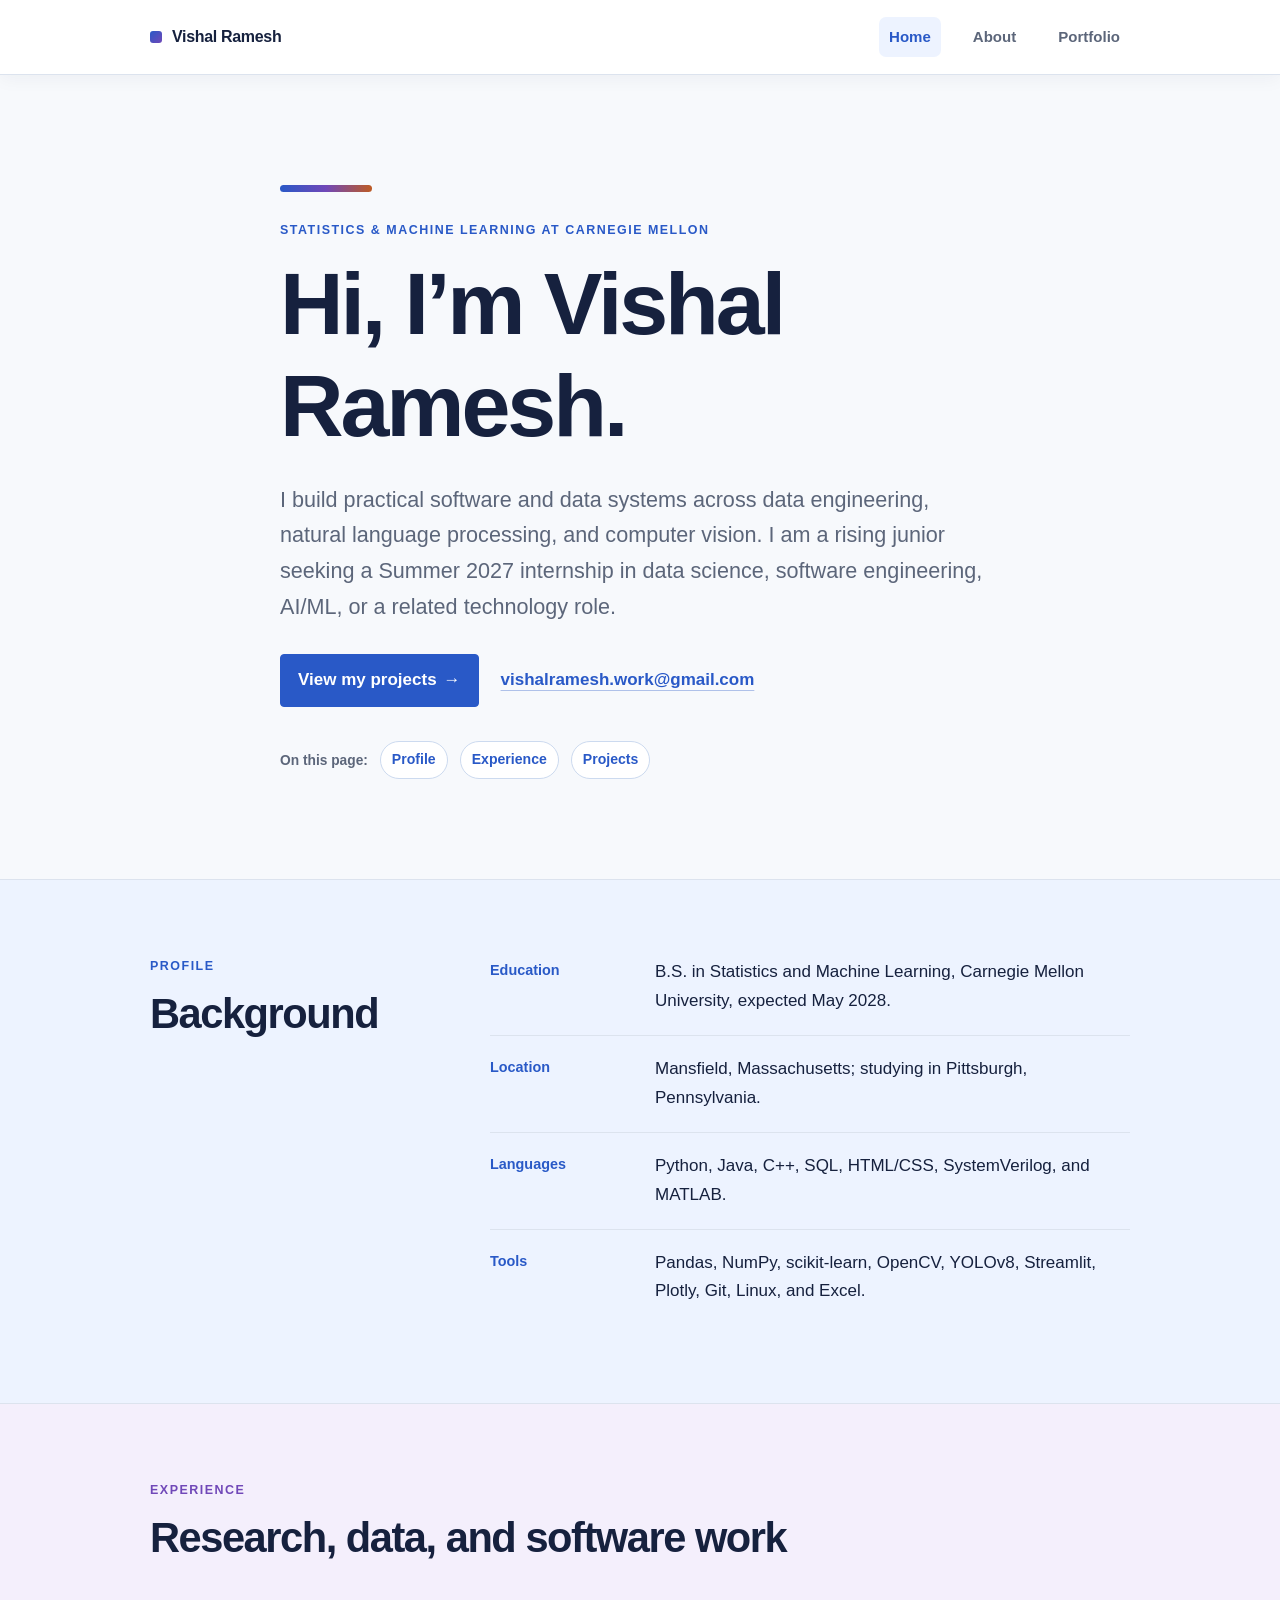
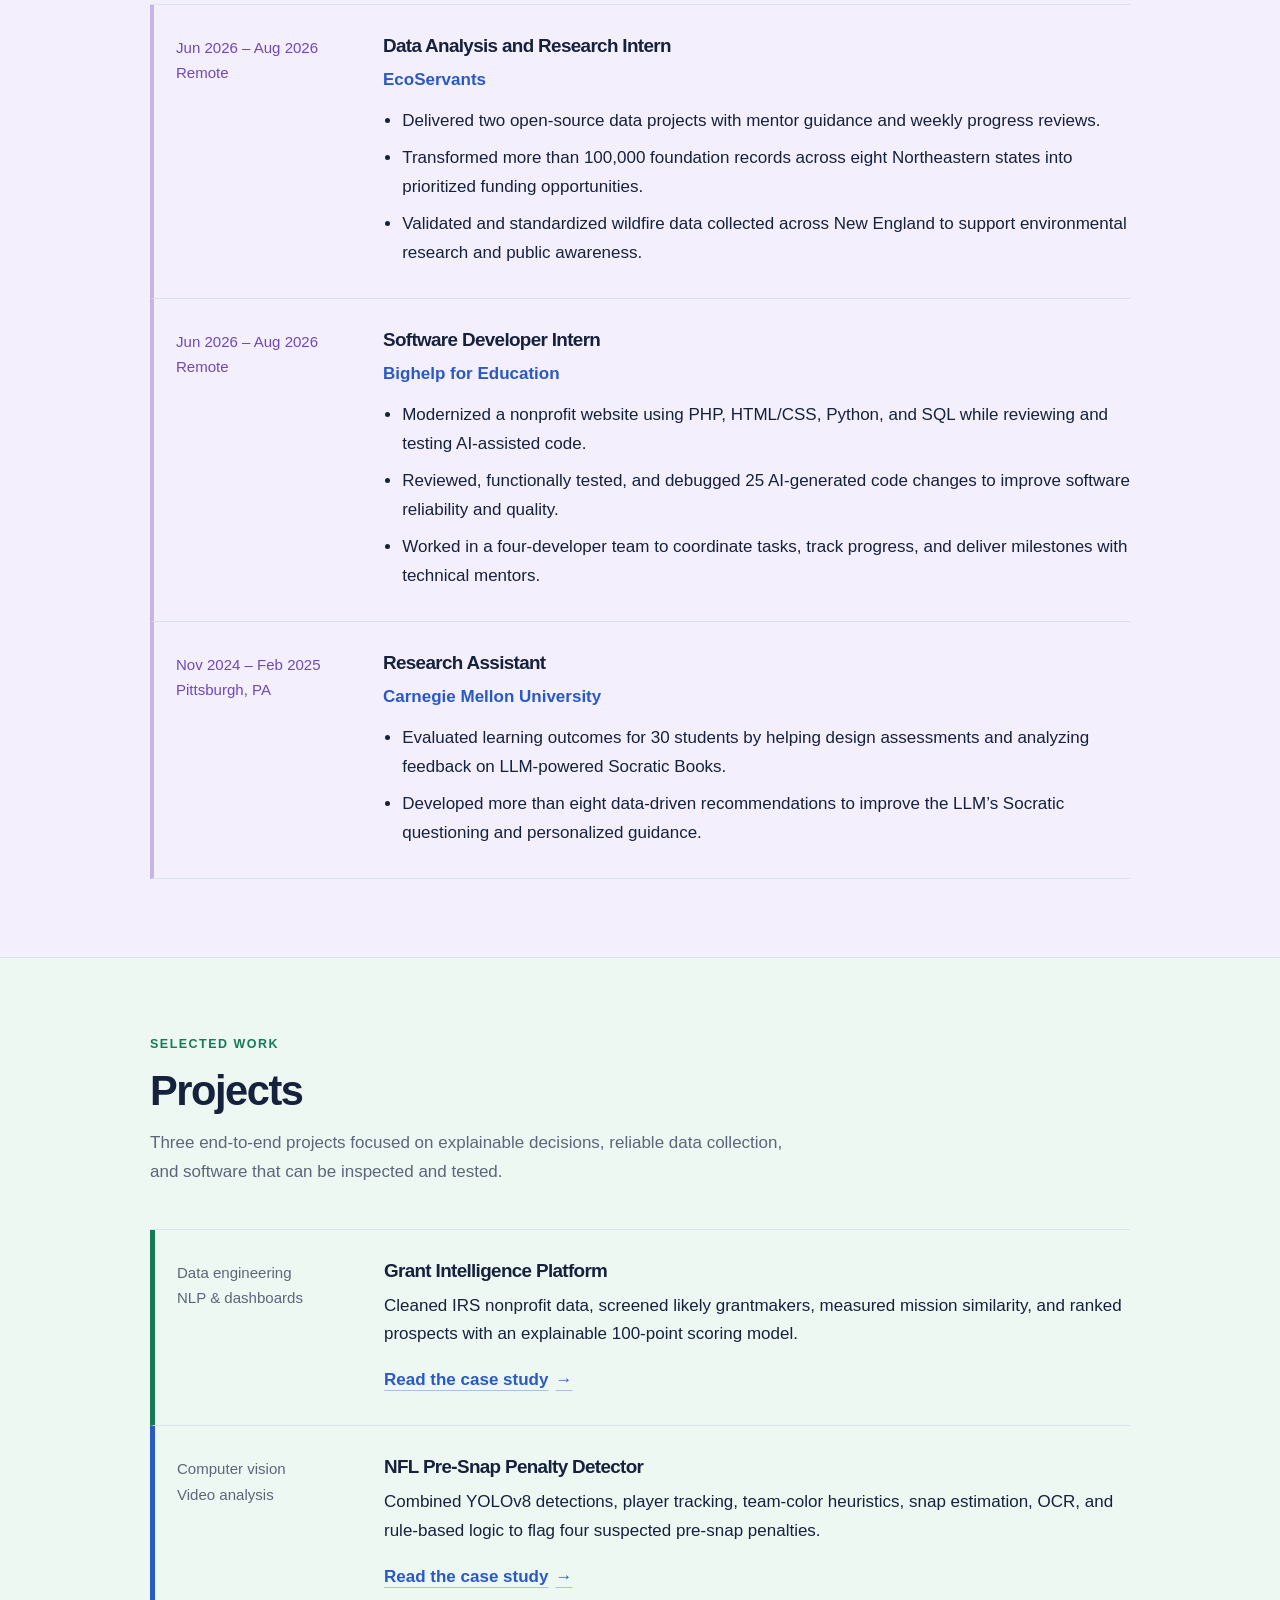
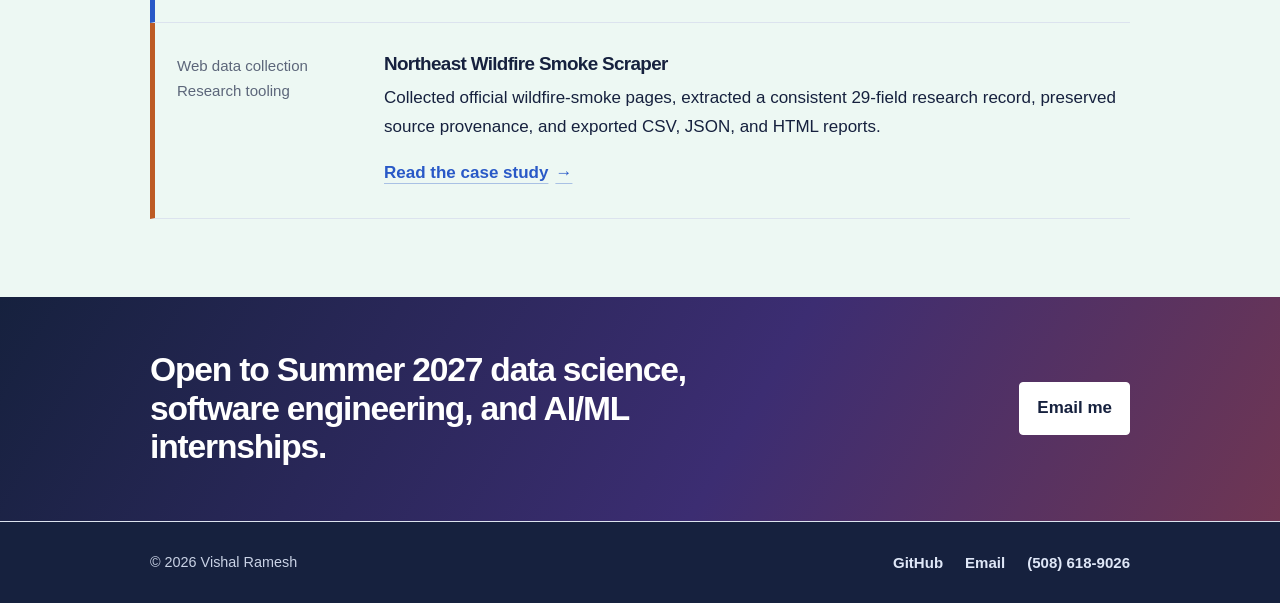
==== commit 00a940c3: "Add color and improve portfolio navigation" ====
--- a/index.html
+++ b/index.html
@@ -30,10 +30,16 @@
         <a class="primary-link" href="portfolio.html">View my projects <span aria-hidden="true">&rarr;</span></a>
         <a class="secondary-link" href="mailto:vishalramesh.work@gmail.com">vishalramesh.work@gmail.com</a>
       </div>
+      <nav class="quick-nav" aria-label="Jump to a section on this page">
+        <span>On this page:</span>
+        <a href="#profile">Profile</a>
+        <a href="#experience">Experience</a>
+        <a href="#projects">Projects</a>
+      </nav>
     </section>
 
     <!-- PROFILE DETAILS: keep these as short label/value rows. -->
-    <section class="section">
+    <section class="section section-blue" id="profile">
       <div class="container split">
         <div>
           <p class="eyebrow">Profile</p>
@@ -61,7 +67,7 @@
     </section>
 
     <!-- EXPERIENCE: duplicate or delete an entire <article class="experience-entry"> block. -->
-    <section class="section">
+    <section class="section section-purple" id="experience">
       <div class="container">
         <div class="section-heading">
           <p class="eyebrow">Experience</p>
@@ -111,7 +117,7 @@
     </section>
 
     <!-- SELECTED PROJECTS: these summaries link to the detailed blocks in portfolio.html. -->
-    <section class="section" id="projects">
+    <section class="section section-green" id="projects">
       <div class="container">
         <div class="section-heading">
           <p class="eyebrow">Selected work</p>
--- a/styles.css
+++ b/styles.css
@@ -1,18 +1,26 @@
 /*
-  SIMPLE PORTFOLIO STYLES
-  -----------------------
-  The site intentionally uses one background, one accent color, and thin dividers.
-  To change the look of the entire site, edit the variables immediately below.
+  COLORFUL, SIMPLE PORTFOLIO STYLES
+  ---------------------------------
+  The layout stays minimal while color helps separate pages, sections, and projects.
+  To change the palette, edit the variables immediately below.
 */
 
 :root {
-  --background: #fbfbf8;
+  --background: #f7f9fc;
   --surface: #ffffff;
-  --text: #17201b;
-  --muted: #5e6962;
-  --line: #d9dfda;
-  --accent: #176443;
-  --accent-dark: #0f4c32;
+  --text: #16213e;
+  --muted: #5c667a;
+  --line: #dce3ee;
+  --accent: #2959c7;
+  --accent-dark: #1b429e;
+  --green: #167a59;
+  --purple: #7048b8;
+  --orange: #bd5b24;
+  --blue-soft: #edf3ff;
+  --green-soft: #edf8f3;
+  --purple-soft: #f4effc;
+  --orange-soft: #fff3eb;
+  --navy: #16213e;
   --content-width: 980px;
   --reading-width: 720px;
 }
@@ -39,7 +47,7 @@
 }
 
 a:focus-visible {
-  outline: 3px solid rgba(23, 100, 67, 0.25);
+  outline: 3px solid rgba(41, 89, 199, 0.28);
   outline-offset: 4px;
 }
 
@@ -49,8 +57,13 @@
 }
 
 .site-header {
-  background: rgba(251, 251, 248, 0.96);
+  position: sticky;
+  z-index: 20;
+  top: 0;
+  background: rgba(255, 255, 255, 0.96);
   border-bottom: 1px solid var(--line);
+  box-shadow: 0 3px 18px rgba(22, 33, 62, 0.05);
+  backdrop-filter: blur(12px);
 }
 
 .nav {
@@ -62,11 +75,22 @@
 }
 
 .brand {
+  display: inline-flex;
+  align-items: center;
+  gap: 10px;
   color: var(--text);
   font-size: 1rem;
   font-weight: 750;
   letter-spacing: -0.02em;
   text-decoration: none;
+}
+
+.brand::before {
+  width: 12px;
+  height: 12px;
+  border-radius: 3px;
+  background: linear-gradient(135deg, var(--accent), var(--purple));
+  content: "";
 }
 
 .nav-links,
@@ -88,26 +112,48 @@
 
 .nav-links a,
 .inline-links a {
+  display: inline-block;
   color: var(--muted);
   font-size: 0.94rem;
   font-weight: 650;
   text-decoration: none;
 }
 
+.nav-links a {
+  padding: 7px 10px;
+  border-radius: 7px;
+}
+
 .nav-links a:hover,
 .nav-links a.active,
 .inline-links a:hover {
   color: var(--accent);
 }
 
+.nav-links a:hover,
+.nav-links a.active {
+  background: var(--blue-soft);
+}
+
 main {
   display: block;
 }
 
 .intro {
+  position: relative;
   max-width: var(--reading-width);
   padding-top: 110px;
   padding-bottom: 100px;
+}
+
+.intro::before {
+  display: block;
+  width: 92px;
+  height: 7px;
+  margin-bottom: 30px;
+  border-radius: 999px;
+  background: linear-gradient(90deg, var(--accent), var(--purple), var(--orange));
+  content: "";
 }
 
 .intro.compact {
@@ -170,6 +216,36 @@
   font-size: 0.94rem;
 }
 
+.quick-nav {
+  display: flex;
+  flex-wrap: wrap;
+  align-items: center;
+  gap: 10px 12px;
+  margin-top: 34px;
+}
+
+.quick-nav > span {
+  color: var(--muted);
+  font-size: 0.86rem;
+  font-weight: 750;
+}
+
+.quick-nav a {
+  padding: 6px 11px;
+  border: 1px solid #ccdaef;
+  border-radius: 999px;
+  background: var(--surface);
+  color: var(--accent);
+  font-size: 0.88rem;
+  font-weight: 720;
+  text-decoration: none;
+}
+
+.quick-nav a:hover {
+  border-color: var(--accent);
+  background: var(--blue-soft);
+}
+
 .button-row {
   display: flex;
   flex-wrap: wrap;
@@ -203,7 +279,7 @@
 .text-link {
   color: var(--accent);
   text-decoration: underline;
-  text-decoration-color: rgba(23, 100, 67, 0.35);
+  text-decoration-color: rgba(41, 89, 199, 0.35);
   text-underline-offset: 5px;
 }
 
@@ -211,6 +287,35 @@
   padding-top: 78px;
   padding-bottom: 78px;
   border-top: 1px solid var(--line);
+  scroll-margin-top: 74px;
+}
+
+.section-blue {
+  background: var(--blue-soft);
+}
+
+.section-purple {
+  background: var(--purple-soft);
+}
+
+.section-green {
+  background: var(--green-soft);
+}
+
+.section-orange {
+  background: var(--orange-soft);
+}
+
+.section-green .eyebrow {
+  color: var(--green);
+}
+
+.section-purple .eyebrow {
+  color: var(--purple);
+}
+
+.section-orange .eyebrow {
+  color: var(--orange);
 }
 
 .section-heading {
@@ -254,7 +359,7 @@
 }
 
 .fact dt {
-  color: var(--muted);
+  color: var(--accent);
   font-size: 0.9rem;
   font-weight: 700;
 }
@@ -277,6 +382,19 @@
   border-bottom: 1px solid var(--line);
 }
 
+.experience-entry {
+  border-left: 4px solid rgba(112, 72, 184, 0.35);
+  padding-left: 22px;
+}
+
+.experience-entry:hover {
+  border-left-color: var(--purple);
+}
+
+.experience-entry .meta {
+  color: var(--purple);
+}
+
 .experience-entry p:last-child,
 .project-preview p:last-child {
   margin-bottom: 0;
@@ -293,6 +411,19 @@
   font-weight: 700;
 }
 
+.project-preview {
+  padding-left: 22px;
+  border-left: 5px solid var(--green);
+}
+
+.project-preview:nth-child(2) {
+  border-left-color: var(--accent);
+}
+
+.project-preview:nth-child(3) {
+  border-left-color: var(--orange);
+}
+
 .detail-list {
   padding-left: 1.2rem;
 }
@@ -314,7 +445,9 @@
 .contact-line {
   padding-top: 54px;
   padding-bottom: 54px;
-  border-top: 1px solid var(--line);
+  border-top: 0;
+  background: linear-gradient(120deg, var(--navy), #3c2d72 58%, #6f3653);
+  color: #ffffff;
 }
 
 .contact-line-inner {
@@ -330,11 +463,30 @@
   font-size: clamp(1.5rem, 3vw, 2.1rem);
 }
 
+.contact-line .primary-link {
+  border-color: #ffffff;
+  background: #ffffff;
+  color: var(--navy);
+}
+
+.contact-line .primary-link:hover {
+  background: #eaf0ff;
+}
+
 .site-footer {
   padding: 28px 0;
   border-top: 1px solid var(--line);
-  color: var(--muted);
+  background: var(--navy);
+  color: #c9d2e5;
   font-size: 0.9rem;
+}
+
+.site-footer a {
+  color: #dfe7f7;
+}
+
+.site-footer .inline-links a:hover {
+  color: #ffffff;
 }
 
 .footer-inner {
@@ -353,26 +505,68 @@
 .project-index {
   display: flex;
   flex-wrap: wrap;
-  gap: 10px 24px;
+  gap: 10px;
   margin-top: 34px;
 }
 
 .project-index a {
+  padding: 8px 13px;
+  border: 1px solid #c9d8f0;
+  border-radius: 999px;
+  background: var(--blue-soft);
   color: var(--accent);
   font-weight: 700;
-  text-underline-offset: 5px;
+  text-decoration: none;
+}
+
+.project-index a:nth-child(2) {
+  border-color: #d6c8ed;
+  background: var(--purple-soft);
+  color: var(--purple);
+}
+
+.project-index a:nth-child(3) {
+  border-color: #f0cdb9;
+  background: var(--orange-soft);
+  color: var(--orange);
+}
+
+.project-index a:hover {
+  filter: brightness(0.96);
 }
 
 .project-case {
+  --project-color: var(--accent);
   padding-top: 82px;
   padding-bottom: 82px;
   border-top: 1px solid var(--line);
-  scroll-margin-top: 24px;
+  scroll-margin-top: 74px;
+}
+
+#grant-intelligence {
+  --project-color: var(--green);
+  background: var(--green-soft);
+}
+
+#nfl-detector {
+  --project-color: var(--accent);
+  background: var(--blue-soft);
+}
+
+#wildfire-scraper {
+  --project-color: var(--orange);
+  background: var(--orange-soft);
+}
+
+.project-case .eyebrow {
+  color: var(--project-color);
 }
 
 .project-header {
   max-width: 780px;
   margin-bottom: 50px;
+  padding-left: 24px;
+  border-left: 6px solid var(--project-color);
 }
 
 .project-header h2 {
@@ -381,7 +575,7 @@
 }
 
 .project-title-number {
-  color: var(--muted);
+  color: var(--project-color);
   font-variant-numeric: tabular-nums;
 }
 
@@ -393,7 +587,7 @@
 }
 
 .project-links a {
-  color: var(--accent);
+  color: var(--project-color);
   font-weight: 720;
   text-underline-offset: 5px;
 }
@@ -414,6 +608,7 @@
 
 .case-content h3 {
   margin-bottom: 14px;
+  color: var(--project-color);
   font-size: 1.25rem;
 }
 
@@ -444,6 +639,15 @@
 
 .limitation {
   color: var(--muted);
+}
+
+.back-link {
+  display: inline-flex;
+  margin-top: 30px;
+  color: var(--project-color);
+  font-size: 0.9rem;
+  font-weight: 750;
+  text-underline-offset: 5px;
 }
 
 @media (max-width: 760px) {
@@ -466,12 +670,16 @@
   }
 
   .nav-links {
-    gap: 16px;
+    gap: 6px;
   }
 
   .intro {
     padding-top: 72px;
     padding-bottom: 66px;
+  }
+
+  .intro::before {
+    margin-bottom: 24px;
   }
 
   h1 {
@@ -498,6 +706,11 @@
   .experience-entry,
   .project-preview {
     gap: 8px;
+    padding-left: 16px;
+  }
+
+  .project-header {
+    padding-left: 17px;
   }
 
   .fact {
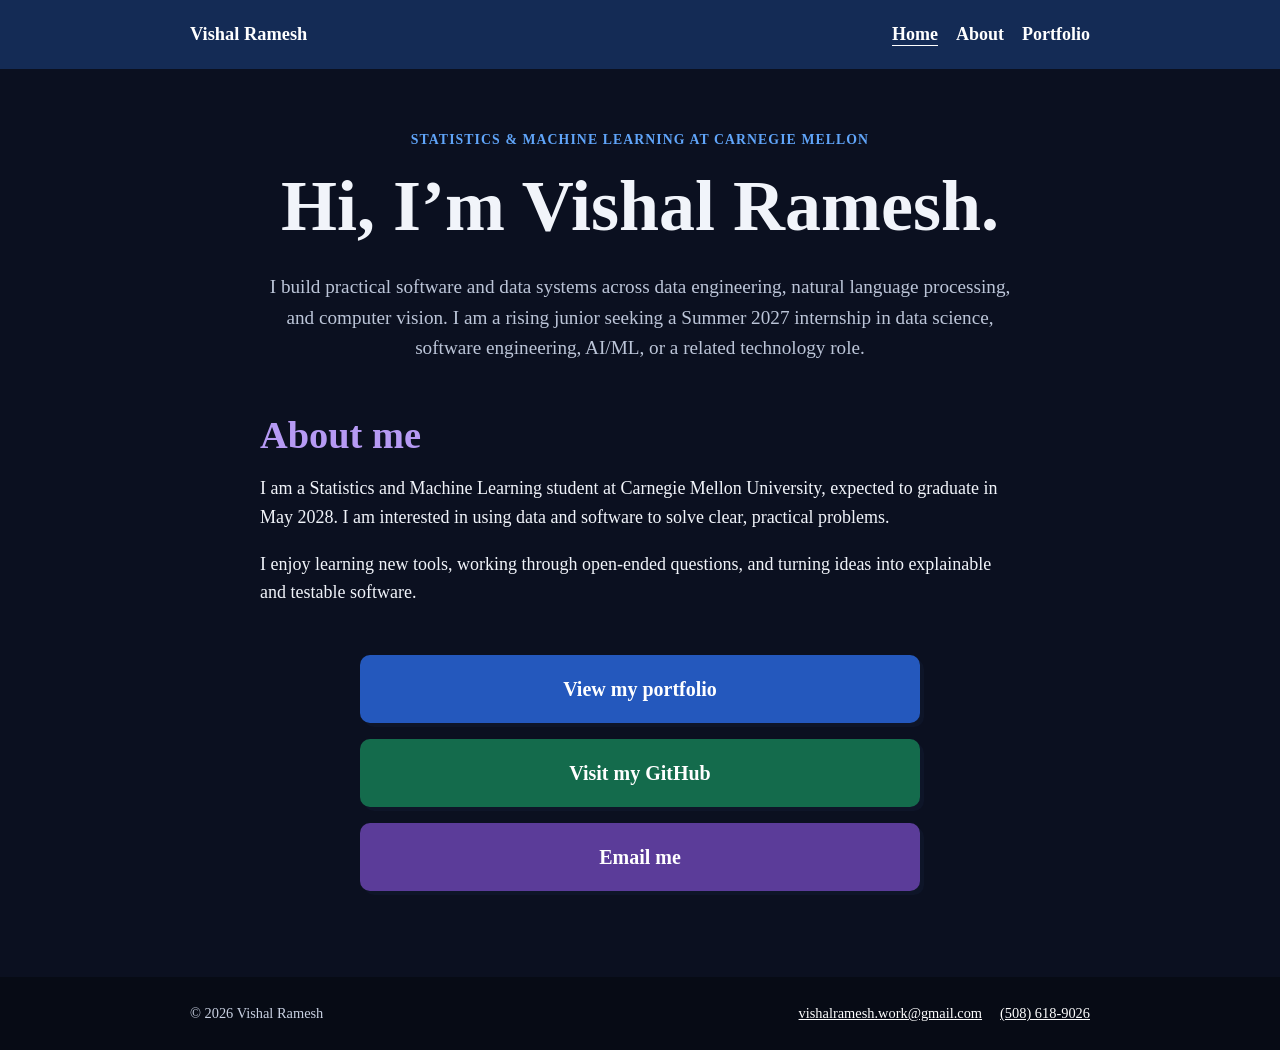
==== commit 0af62609: "Update complete portfolio website" ====
--- a/index.html
+++ b/index.html
@@ -8,7 +8,7 @@
   <link rel="stylesheet" href="styles.css">
 </head>
 <body>
-  <!-- SITE NAVIGATION: edit the same links in index.html, about.html, and portfolio.html. -->
+  <!-- Edit the same navigation links in index.html, about.html, and portfolio.html. -->
   <header class="site-header">
     <nav class="nav container" aria-label="Primary navigation">
       <a class="brand" href="index.html">Vishal Ramesh</a>
@@ -20,157 +20,32 @@
     </nav>
   </header>
 
-  <main>
-    <!-- HOME INTRO: this is the main text recruiters see first. -->
-    <section class="intro container">
-      <p class="eyebrow">Statistics &amp; Machine Learning at Carnegie Mellon</p>
-      <h1>Hi, I&rsquo;m Vishal Ramesh.</h1>
-      <p class="lead">I build practical software and data systems across data engineering, natural language processing, and computer vision. I am a rising junior seeking a Summer 2027 internship in data science, software engineering, AI/ML, or a related technology role.</p>
-      <div class="button-row">
-        <a class="primary-link" href="portfolio.html">View my projects <span aria-hidden="true">&rarr;</span></a>
-        <a class="secondary-link" href="mailto:vishalramesh.work@gmail.com">vishalramesh.work@gmail.com</a>
-      </div>
-      <nav class="quick-nav" aria-label="Jump to a section on this page">
-        <span>On this page:</span>
-        <a href="#profile">Profile</a>
-        <a href="#experience">Experience</a>
-        <a href="#projects">Projects</a>
-      </nav>
-    </section>
+  <!-- The Home page is intentionally one simple content column. -->
+  <main class="simple-home container">
+    <p class="eyebrow">Statistics &amp; Machine Learning at Carnegie Mellon</p>
+    <h1>Hi, I&rsquo;m Vishal Ramesh.</h1>
+    <p class="lead">I build practical software and data systems across data engineering, natural language processing, and computer vision. I am a rising junior seeking a Summer 2027 internship in data science, software engineering, AI/ML, or a related technology role.</p>
 
-    <!-- PROFILE DETAILS: keep these as short label/value rows. -->
-    <section class="section section-blue" id="profile">
-      <div class="container split">
-        <div>
-          <p class="eyebrow">Profile</p>
-          <h2>Background</h2>
-        </div>
-        <dl class="facts">
-          <div class="fact">
-            <dt>Education</dt>
-            <dd>B.S. in Statistics and Machine Learning, Carnegie Mellon University, expected May 2028.</dd>
-          </div>
-          <div class="fact">
-            <dt>Location</dt>
-            <dd>Mansfield, Massachusetts; studying in Pittsburgh, Pennsylvania.</dd>
-          </div>
-          <div class="fact">
-            <dt>Languages</dt>
-            <dd>Python, Java, C++, SQL, HTML/CSS, SystemVerilog, and MATLAB.</dd>
-          </div>
-          <div class="fact">
-            <dt>Tools</dt>
-            <dd>Pandas, NumPy, scikit-learn, OpenCV, YOLOv8, Streamlit, Plotly, Git, Linux, and Excel.</dd>
-          </div>
-        </dl>
-      </div>
-    </section>
+    <!-- Keep this About section to one or two short paragraphs. -->
+    <div class="home-about">
+      <h2>About me</h2>
+      <p>I am a Statistics and Machine Learning student at Carnegie Mellon University, expected to graduate in May 2028. I am interested in using data and software to solve clear, practical problems.</p>
+      <p>I enjoy learning new tools, working through open-ended questions, and turning ideas into explainable and testable software.</p>
+    </div>
 
-    <!-- EXPERIENCE: duplicate or delete an entire <article class="experience-entry"> block. -->
-    <section class="section section-purple" id="experience">
-      <div class="container">
-        <div class="section-heading">
-          <p class="eyebrow">Experience</p>
-          <h2>Research, data, and software work</h2>
-        </div>
-
-        <div class="experience-list">
-          <article class="experience-entry">
-            <p class="meta">Jun 2026 &ndash; Aug 2026<br>Remote</p>
-            <div>
-              <h3>Data Analysis and Research Intern</h3>
-              <p class="role-company">EcoServants</p>
-              <ul class="detail-list">
-                <li>Delivered two open-source data projects with mentor guidance and weekly progress reviews.</li>
-                <li>Transformed more than 100,000 foundation records across eight Northeastern states into prioritized funding opportunities.</li>
-                <li>Validated and standardized wildfire data collected across New England to support environmental research and public awareness.</li>
-              </ul>
-            </div>
-          </article>
-
-          <article class="experience-entry">
-            <p class="meta">Jun 2026 &ndash; Aug 2026<br>Remote</p>
-            <div>
-              <h3>Software Developer Intern</h3>
-              <p class="role-company">Bighelp for Education</p>
-              <ul class="detail-list">
-                <li>Modernized a nonprofit website using PHP, HTML/CSS, Python, and SQL while reviewing and testing AI-assisted code.</li>
-                <li>Reviewed, functionally tested, and debugged 25 AI-generated code changes to improve software reliability and quality.</li>
-                <li>Worked in a four-developer team to coordinate tasks, track progress, and deliver milestones with technical mentors.</li>
-              </ul>
-            </div>
-          </article>
-
-          <article class="experience-entry">
-            <p class="meta">Nov 2024 &ndash; Feb 2025<br>Pittsburgh, PA</p>
-            <div>
-              <h3>Research Assistant</h3>
-              <p class="role-company">Carnegie Mellon University</p>
-              <ul class="detail-list">
-                <li>Evaluated learning outcomes for 30 students by helping design assessments and analyzing feedback on LLM-powered Socratic Books.</li>
-                <li>Developed more than eight data-driven recommendations to improve the LLM&rsquo;s Socratic questioning and personalized guidance.</li>
-              </ul>
-            </div>
-          </article>
-        </div>
-      </div>
-    </section>
-
-    <!-- SELECTED PROJECTS: these summaries link to the detailed blocks in portfolio.html. -->
-    <section class="section section-green" id="projects">
-      <div class="container">
-        <div class="section-heading">
-          <p class="eyebrow">Selected work</p>
-          <h2>Projects</h2>
-          <p>Three end-to-end projects focused on explainable decisions, reliable data collection, and software that can be inspected and tested.</p>
-        </div>
-
-        <div class="project-list">
-          <article class="project-preview">
-            <p class="meta">Data engineering<br>NLP &amp; dashboards</p>
-            <div>
-              <h3><a href="portfolio.html#grant-intelligence">Grant Intelligence Platform</a></h3>
-              <p>Cleaned IRS nonprofit data, screened likely grantmakers, measured mission similarity, and ranked prospects with an explainable 100-point scoring model.</p>
-              <a class="text-link" href="portfolio.html#grant-intelligence">Read the case study <span aria-hidden="true">&rarr;</span></a>
-            </div>
-          </article>
-
-          <article class="project-preview">
-            <p class="meta">Computer vision<br>Video analysis</p>
-            <div>
-              <h3><a href="portfolio.html#nfl-detector">NFL Pre-Snap Penalty Detector</a></h3>
-              <p>Combined YOLOv8 detections, player tracking, team-color heuristics, snap estimation, OCR, and rule-based logic to flag four suspected pre-snap penalties.</p>
-              <a class="text-link" href="portfolio.html#nfl-detector">Read the case study <span aria-hidden="true">&rarr;</span></a>
-            </div>
-          </article>
-
-          <article class="project-preview">
-            <p class="meta">Web data collection<br>Research tooling</p>
-            <div>
-              <h3><a href="portfolio.html#wildfire-scraper">Northeast Wildfire Smoke Scraper</a></h3>
-              <p>Collected official wildfire-smoke pages, extracted a consistent 29-field research record, preserved source provenance, and exported CSV, JSON, and HTML reports.</p>
-              <a class="text-link" href="portfolio.html#wildfire-scraper">Read the case study <span aria-hidden="true">&rarr;</span></a>
-            </div>
-          </article>
-        </div>
-      </div>
-    </section>
-
-    <!-- CONTACT: update the email here and in the footer if it changes. -->
-    <section class="contact-line">
-      <div class="container contact-line-inner">
-        <h2>Open to Summer 2027 data science, software engineering, and AI/ML internships.</h2>
-        <a class="primary-link" href="mailto:vishalramesh.work@gmail.com">Email me</a>
-      </div>
-    </section>
+    <!-- These large links follow the simple style of the NFL quarterbacks page. -->
+    <nav class="home-links" aria-label="Portfolio and contact links">
+      <a class="home-link home-link-blue" href="portfolio.html">View my portfolio</a>
+      <a class="home-link home-link-green" href="https://github.com/vishalr302" target="_blank" rel="noreferrer">Visit my GitHub</a>
+      <a class="home-link home-link-purple" href="mailto:vishalramesh.work@gmail.com">Email me</a>
+    </nav>
   </main>
 
   <footer class="site-footer">
     <div class="container footer-inner">
       <p>&copy; 2026 Vishal Ramesh</p>
       <ul class="inline-links">
-        <li><a href="https://github.com/vishalr302" target="_blank" rel="noreferrer">GitHub</a></li>
-        <li><a href="mailto:vishalramesh.work@gmail.com">Email</a></li>
+        <li><a href="mailto:vishalramesh.work@gmail.com">vishalramesh.work@gmail.com</a></li>
         <li><a href="tel:+15086189026">(508) 618-9026</a></li>
       </ul>
     </div>
--- a/styles.css
+++ b/styles.css
@@ -1,28 +1,20 @@
 /*
-  COLORFUL, SIMPLE PORTFOLIO STYLES
-  ---------------------------------
-  The layout stays minimal while color helps separate pages, sections, and projects.
-  To change the palette, edit the variables immediately below.
+  SIMPLE PORTFOLIO STYLES
+  -----------------------
+  This desktop-only site uses the browser's default HTML font. The dark theme
+  keeps color in the navigation, large links, and project headings.
 */
 
 :root {
-  --background: #f7f9fc;
-  --surface: #ffffff;
-  --text: #16213e;
-  --muted: #5c667a;
-  --line: #dce3ee;
-  --accent: #2959c7;
-  --accent-dark: #1b429e;
-  --green: #167a59;
-  --purple: #7048b8;
-  --orange: #bd5b24;
-  --blue-soft: #edf3ff;
-  --green-soft: #edf8f3;
-  --purple-soft: #f4effc;
-  --orange-soft: #fff3eb;
-  --navy: #16213e;
-  --content-width: 980px;
-  --reading-width: 720px;
+  --background: #0b1020;
+  --text: #f1f4fa;
+  --muted: #bcc5d8;
+  --blue: #60a5fa;
+  --green: #4ade80;
+  --purple: #b69af4;
+  --orange: #fb923c;
+  --content-width: 900px;
+  --reading-width: 760px;
 }
 
 * {
@@ -30,16 +22,17 @@
 }
 
 html {
+  color-scheme: dark;
   scroll-behavior: smooth;
 }
 
 body {
   margin: 0;
+  min-width: 900px;
   background: var(--background);
   color: var(--text);
-  font-family: Inter, ui-sans-serif, -apple-system, BlinkMacSystemFont, "Segoe UI", sans-serif;
-  font-size: 17px;
-  line-height: 1.7;
+  font-size: 18px;
+  line-height: 1.6;
 }
 
 a {
@@ -47,27 +40,23 @@
 }
 
 a:focus-visible {
-  outline: 3px solid rgba(41, 89, 199, 0.28);
+  outline: 3px solid rgba(96, 165, 250, 0.5);
   outline-offset: 4px;
 }
 
 .container {
-  width: min(calc(100% - 40px), var(--content-width));
+  width: min(calc(100% - 36px), var(--content-width));
   margin-inline: auto;
 }
 
+/* Simple shared navigation */
 .site-header {
-  position: sticky;
-  z-index: 20;
-  top: 0;
-  background: rgba(255, 255, 255, 0.96);
-  border-bottom: 1px solid var(--line);
-  box-shadow: 0 3px 18px rgba(22, 33, 62, 0.05);
-  backdrop-filter: blur(12px);
+  padding: 20px 0;
+  background: #142b55;
+  color: #ffffff;
 }
 
 .nav {
-  min-height: 74px;
   display: flex;
   align-items: center;
   justify-content: space-between;
@@ -75,126 +64,67 @@
 }
 
 .brand {
-  display: inline-flex;
-  align-items: center;
-  gap: 10px;
-  color: var(--text);
-  font-size: 1rem;
-  font-weight: 750;
-  letter-spacing: -0.02em;
+  font-size: 1.15rem;
+  font-weight: bold;
   text-decoration: none;
 }
 
-.brand::before {
-  width: 12px;
-  height: 12px;
-  border-radius: 3px;
-  background: linear-gradient(135deg, var(--accent), var(--purple));
-  content: "";
-}
-
 .nav-links,
-.inline-links,
-.plain-list,
-.detail-list {
+.inline-links {
+  display: flex;
+  flex-wrap: wrap;
+  gap: 18px;
   margin: 0;
   padding: 0;
-}
-
-.nav-links,
-.inline-links {
-  display: flex;
-  flex-wrap: wrap;
-  align-items: center;
-  gap: 22px;
   list-style: none;
 }
 
-.nav-links a,
-.inline-links a {
-  display: inline-block;
-  color: var(--muted);
-  font-size: 0.94rem;
-  font-weight: 650;
+.nav-links a {
+  color: #ffffff;
+  font-weight: bold;
+  text-underline-offset: 5px;
+}
+
+.nav-links a:not(.active) {
   text-decoration: none;
 }
 
-.nav-links a {
-  padding: 7px 10px;
-  border-radius: 7px;
-}
-
-.nav-links a:hover,
-.nav-links a.active,
-.inline-links a:hover {
-  color: var(--accent);
-}
-
-.nav-links a:hover,
-.nav-links a.active {
-  background: var(--blue-soft);
-}
-
-main {
-  display: block;
-}
-
-.intro {
-  position: relative;
+/* Simple Home page */
+.simple-home {
   max-width: var(--reading-width);
-  padding-top: 110px;
-  padding-bottom: 100px;
-}
-
-.intro::before {
-  display: block;
-  width: 92px;
-  height: 7px;
-  margin-bottom: 30px;
-  border-radius: 999px;
-  background: linear-gradient(90deg, var(--accent), var(--purple), var(--orange));
-  content: "";
-}
-
-.intro.compact {
-  padding-bottom: 72px;
+  padding-top: 60px;
+  padding-bottom: 70px;
+  text-align: center;
 }
 
 .eyebrow {
-  margin: 0 0 14px;
-  color: var(--accent);
-  font-size: 0.78rem;
-  font-weight: 800;
-  letter-spacing: 0.12em;
-  line-height: 1.4;
+  margin: 0 0 12px;
+  color: var(--blue);
+  font-size: 0.86rem;
+  font-weight: bold;
+  letter-spacing: 0.08em;
   text-transform: uppercase;
 }
 
 h1,
 h2,
 h3 {
-  margin-top: 0;
-  line-height: 1.15;
-  letter-spacing: -0.035em;
+  line-height: 1.2;
 }
 
 h1 {
-  max-width: 780px;
-  margin-bottom: 26px;
-  font-size: clamp(2.7rem, 8vw, 5.5rem);
-  font-weight: 760;
+  margin: 0 0 22px;
+  font-size: clamp(2.5rem, 8vw, 4.5rem);
 }
 
 h2 {
-  margin-bottom: 30px;
-  font-size: clamp(1.8rem, 4vw, 2.6rem);
-  font-weight: 730;
+  margin: 0 0 16px;
+  font-size: clamp(1.8rem, 4vw, 2.4rem);
 }
 
 h3 {
-  margin-bottom: 10px;
-  font-size: 1.18rem;
-  font-weight: 730;
+  margin: 0 0 10px;
+  font-size: 1.3rem;
 }
 
 p {
@@ -202,251 +132,343 @@
 }
 
 .lead {
+  margin-bottom: 0;
+  color: var(--muted);
+  font-size: 1.2rem;
+}
+
+.home-about {
+  margin: 48px 0;
+  text-align: left;
+}
+
+.home-about h2 {
+  color: var(--purple);
+}
+
+.home-links {
+  width: min(100%, 560px);
+  margin: 40px auto 0;
+}
+
+.home-link {
+  display: block;
+  margin: 16px 0;
+  padding: 18px;
+  border-radius: 10px;
+  color: #ffffff;
+  font-size: 1.25rem;
+  font-weight: bold;
+  text-decoration: none;
+  box-shadow: 4px 4px 0 rgba(22, 33, 62, 0.28);
+}
+
+.home-link:hover {
+  transform: translateY(-1px);
+}
+
+.home-link-blue {
+  background: #2458bd;
+}
+
+.home-link-green {
+  background: #146b4c;
+}
+
+.home-link-purple {
+  background: #5b3c99;
+}
+
+/* About page */
+.about-page {
   max-width: var(--reading-width);
-  margin-bottom: 30px;
-  color: var(--muted);
-  font-size: clamp(1.12rem, 2vw, 1.35rem);
-  line-height: 1.65;
+  padding-top: 55px;
+  padding-bottom: 70px;
+}
+
+.about-page h1 {
+  color: var(--blue);
+}
+
+.about-page > .lead {
+  margin-bottom: 24px;
+}
+
+.skills-list {
+  margin: 50px 0;
+}
+
+.skill-group {
+  margin: 32px 0;
+}
+
+.skill-group p {
+  margin-bottom: 0;
+}
+
+.skill-blue h2 {
+  color: var(--blue);
+}
+
+.skill-green h2 {
+  color: var(--green);
+}
+
+.skill-purple h2 {
+  color: var(--purple);
+}
+
+.skill-orange h2 {
+  color: var(--orange);
+}
+
+.contact-heading {
+  margin-top: 50px;
+  color: var(--purple);
+}
+
+.about-links {
+  width: 560px;
+  margin-top: 24px;
+}
+
+.about-link {
+  display: block;
+  margin: 16px 0;
+  padding: 16px;
+  border-radius: 9px;
+  color: #ffffff;
+  font-size: 1.15rem;
+  font-weight: bold;
+  text-align: center;
+  text-decoration: none;
+  box-shadow: 4px 4px 0 rgba(0, 0, 0, 0.35);
+}
+
+.contact-email {
+  background: #5b3c99;
+}
+
+.contact-github {
+  background: #253047;
+}
+
+.contact-linkedin {
+  background: #2458bd;
+}
+
+.linkedin-placeholder {
+  opacity: 0.8;
+}
+
+/* Portfolio page */
+.intro {
+  max-width: var(--reading-width);
+  padding-top: 55px;
+  padding-bottom: 25px;
+}
+
+.intro .lead {
+  margin-bottom: 24px;
+}
+
+.project-index {
+  display: flex;
+  flex-wrap: wrap;
+  gap: 10px;
+  margin-top: 26px;
+}
+
+.project-index a {
+  padding: 8px 12px;
+  border-radius: 7px;
+  background: #2458bd;
+  color: #ffffff;
+  font-weight: bold;
+  text-decoration: none;
+}
+
+.project-index a:first-child {
+  background: #146b4c;
+}
+
+.project-index a:nth-child(2) {
+  background: #2458bd;
+}
+
+.project-index a:nth-child(3) {
+  background: #994516;
+}
+
+.project-index a:nth-child(4) {
+  background: #5b3c99;
+}
+
+.project-case {
+  --project-color: var(--blue);
+  padding: 55px 0;
+  scroll-margin-top: 20px;
+}
+
+#grant-intelligence {
+  --project-color: var(--green);
+}
+
+#nfl-detector {
+  --project-color: var(--blue);
+}
+
+#wildfire-scraper {
+  --project-color: var(--orange);
+}
+
+#nba-team-builder {
+  --project-color: var(--purple);
+}
+
+.project-header,
+.case-content {
+  max-width: var(--reading-width);
+}
+
+.project-header {
+  margin-bottom: 34px;
+}
+
+.project-header .eyebrow,
+.project-header h2,
+.case-content h3,
+.project-links a,
+.back-link {
+  color: var(--project-color);
+}
+
+.project-header h2 {
+  margin-bottom: 14px;
+  font-size: clamp(2.1rem, 6vw, 3.4rem);
+}
+
+.project-title-number {
+  font-variant-numeric: tabular-nums;
+}
+
+.project-links {
+  display: flex;
+  flex-wrap: wrap;
+  gap: 10px 22px;
+  margin-top: 20px;
+}
+
+.project-links a,
+.back-link {
+  font-weight: bold;
+  text-underline-offset: 5px;
 }
 
 .small-note,
 .meta,
-.stack {
+.stack,
+.limitation {
   color: var(--muted);
-  font-size: 0.94rem;
-}
-
-.quick-nav {
-  display: flex;
-  flex-wrap: wrap;
+  font-size: 0.95rem;
+}
+
+.case-content section {
+  margin: 28px 0;
+}
+
+.case-content h3 {
+  margin-bottom: 12px;
+}
+
+.detail-list,
+.implementation-list {
+  margin: 0;
+  padding-left: 1.3rem;
+}
+
+.detail-list li + li,
+.implementation-list li + li {
+  margin-top: 9px;
+}
+
+.project-media {
+  margin-top: 30px;
+}
+
+.project-gallery {
+  display: grid;
+  grid-template-columns: repeat(2, minmax(0, 1fr));
+  gap: 18px;
+  margin-top: 16px;
+}
+
+.project-gallery-three {
+  grid-template-columns: repeat(3, minmax(0, 1fr));
+}
+
+.project-image-slot {
+  margin: 0;
+}
+
+.project-image-slot img,
+.image-placeholder {
+  display: block;
+  width: 100%;
+  aspect-ratio: 16 / 9;
+  border-radius: 8px;
+}
+
+.project-image-slot img {
+  object-fit: cover;
+  background: #151d31;
+}
+
+.image-placeholder {
+  box-sizing: border-box;
+  display: flex;
+  flex-direction: column;
   align-items: center;
-  gap: 10px 12px;
-  margin-top: 34px;
-}
-
-.quick-nav > span {
+  justify-content: center;
+  gap: 7px;
+  padding: 18px;
+  border: 2px dashed #4f5e7a;
+  background: #151d31;
   color: var(--muted);
-  font-size: 0.86rem;
-  font-weight: 750;
-}
-
-.quick-nav a {
-  padding: 6px 11px;
-  border: 1px solid #ccdaef;
-  border-radius: 999px;
-  background: var(--surface);
-  color: var(--accent);
-  font-size: 0.88rem;
-  font-weight: 720;
-  text-decoration: none;
-}
-
-.quick-nav a:hover {
-  border-color: var(--accent);
-  background: var(--blue-soft);
-}
-
-.button-row {
-  display: flex;
-  flex-wrap: wrap;
-  gap: 12px 22px;
-  align-items: center;
-}
-
-.primary-link,
-.secondary-link,
-.text-link {
-  display: inline-flex;
-  align-items: center;
-  gap: 7px;
-  font-weight: 720;
-  text-decoration: none;
-}
-
-.primary-link {
-  padding: 11px 17px;
-  border: 1px solid var(--accent);
-  border-radius: 4px;
-  background: var(--accent);
-  color: #ffffff;
-}
-
-.primary-link:hover {
-  background: var(--accent-dark);
-}
-
-.secondary-link,
-.text-link {
-  color: var(--accent);
-  text-decoration: underline;
-  text-decoration-color: rgba(41, 89, 199, 0.35);
-  text-underline-offset: 5px;
-}
-
-.section {
-  padding-top: 78px;
-  padding-bottom: 78px;
-  border-top: 1px solid var(--line);
-  scroll-margin-top: 74px;
-}
-
-.section-blue {
-  background: var(--blue-soft);
-}
-
-.section-purple {
-  background: var(--purple-soft);
-}
-
-.section-green {
-  background: var(--green-soft);
-}
-
-.section-orange {
-  background: var(--orange-soft);
-}
-
-.section-green .eyebrow {
-  color: var(--green);
-}
-
-.section-purple .eyebrow {
-  color: var(--purple);
-}
-
-.section-orange .eyebrow {
-  color: var(--orange);
-}
-
-.section-heading {
-  max-width: 650px;
-  margin-bottom: 42px;
-}
-
-.section-heading h2 {
-  margin-bottom: 14px;
-}
-
-.section-heading p:last-child {
+  text-align: center;
+}
+
+.image-placeholder strong {
+  color: var(--project-color);
+  font-size: 1.05rem;
+}
+
+.project-image-slot figcaption {
+  margin-top: 8px;
   color: var(--muted);
-}
-
-.split {
+  font-size: 0.9rem;
+  line-height: 1.45;
+}
+
+.case-columns {
   display: grid;
-  grid-template-columns: minmax(180px, 0.7fr) minmax(0, 1.6fr);
-  gap: 60px;
-}
-
-.split > :first-child h2 {
-  margin-bottom: 0;
-}
-
-.facts {
-  margin: 0;
-}
-
-.fact {
-  display: grid;
-  grid-template-columns: 145px 1fr;
-  gap: 20px;
-  padding: 19px 0;
-  border-top: 1px solid var(--line);
-}
-
-.fact:first-child {
-  padding-top: 0;
-  border-top: 0;
-}
-
-.fact dt {
-  color: var(--accent);
-  font-size: 0.9rem;
-  font-weight: 700;
-}
-
-.fact dd {
-  margin: 0;
-}
-
-.experience-list,
-.project-list {
-  border-top: 1px solid var(--line);
-}
-
-.experience-entry,
-.project-preview {
-  display: grid;
-  grid-template-columns: 175px 1fr;
-  gap: 32px;
-  padding: 30px 0;
-  border-bottom: 1px solid var(--line);
-}
-
-.experience-entry {
-  border-left: 4px solid rgba(112, 72, 184, 0.35);
-  padding-left: 22px;
-}
-
-.experience-entry:hover {
-  border-left-color: var(--purple);
-}
-
-.experience-entry .meta {
-  color: var(--purple);
-}
-
-.experience-entry p:last-child,
-.project-preview p:last-child {
-  margin-bottom: 0;
-}
-
-.experience-entry .meta,
-.project-preview .meta {
-  margin-bottom: 0;
-}
-
-.role-company {
-  margin-bottom: 12px;
-  color: var(--accent);
-  font-weight: 700;
-}
-
-.project-preview {
-  padding-left: 22px;
-  border-left: 5px solid var(--green);
-}
-
-.project-preview:nth-child(2) {
-  border-left-color: var(--accent);
-}
-
-.project-preview:nth-child(3) {
-  border-left-color: var(--orange);
-}
-
-.detail-list {
-  padding-left: 1.2rem;
-}
-
-.detail-list li + li {
-  margin-top: 8px;
-}
-
-.project-preview h3 a,
-.project-title a {
-  text-decoration: none;
-}
-
-.project-preview h3 a:hover,
-.project-title a:hover {
-  color: var(--accent);
-}
-
+  grid-template-columns: 1fr 1fr;
+  gap: 42px;
+}
+
+.back-link {
+  display: inline-block;
+  margin-top: 10px;
+}
+
+code {
+  font-size: 0.9em;
+}
+
+/* Contact and footer */
 .contact-line {
-  padding-top: 54px;
-  padding-bottom: 54px;
-  border-top: 0;
-  background: linear-gradient(120deg, var(--navy), #3c2d72 58%, #6f3653);
+  padding: 42px 0;
+  background: #4b3178;
   color: #ffffff;
 }
 
@@ -454,39 +476,30 @@
   display: flex;
   align-items: center;
   justify-content: space-between;
-  gap: 28px;
+  gap: 25px;
 }
 
 .contact-line h2 {
-  max-width: 650px;
-  margin-bottom: 0;
-  font-size: clamp(1.5rem, 3vw, 2.1rem);
-}
-
-.contact-line .primary-link {
-  border-color: #ffffff;
+  max-width: 620px;
+  margin: 0;
+  font-size: 1.7rem;
+}
+
+.primary-link {
+  display: inline-block;
+  padding: 11px 16px;
+  border-radius: 7px;
   background: #ffffff;
-  color: var(--navy);
-}
-
-.contact-line .primary-link:hover {
-  background: #eaf0ff;
+  color: #3d285f;
+  font-weight: bold;
+  text-decoration: none;
 }
 
 .site-footer {
-  padding: 28px 0;
-  border-top: 1px solid var(--line);
-  background: var(--navy);
-  color: #c9d2e5;
+  padding: 25px 0;
+  background: #070b15;
+  color: #c9d1e2;
   font-size: 0.9rem;
-}
-
-.site-footer a {
-  color: #dfe7f7;
-}
-
-.site-footer .inline-links a:hover {
-  color: #ffffff;
 }
 
 .footer-inner {
@@ -494,234 +507,15 @@
   flex-wrap: wrap;
   align-items: center;
   justify-content: space-between;
-  gap: 16px 24px;
+  gap: 14px 22px;
 }
 
 .footer-inner p {
   margin: 0;
 }
 
-/* Portfolio case studies: detailed content, separated only by whitespace and lines. */
-.project-index {
-  display: flex;
-  flex-wrap: wrap;
-  gap: 10px;
-  margin-top: 34px;
-}
-
-.project-index a {
-  padding: 8px 13px;
-  border: 1px solid #c9d8f0;
-  border-radius: 999px;
-  background: var(--blue-soft);
-  color: var(--accent);
-  font-weight: 700;
-  text-decoration: none;
-}
-
-.project-index a:nth-child(2) {
-  border-color: #d6c8ed;
-  background: var(--purple-soft);
-  color: var(--purple);
-}
-
-.project-index a:nth-child(3) {
-  border-color: #f0cdb9;
-  background: var(--orange-soft);
-  color: var(--orange);
-}
-
-.project-index a:hover {
-  filter: brightness(0.96);
-}
-
-.project-case {
-  --project-color: var(--accent);
-  padding-top: 82px;
-  padding-bottom: 82px;
-  border-top: 1px solid var(--line);
-  scroll-margin-top: 74px;
-}
-
-#grant-intelligence {
-  --project-color: var(--green);
-  background: var(--green-soft);
-}
-
-#nfl-detector {
-  --project-color: var(--accent);
-  background: var(--blue-soft);
-}
-
-#wildfire-scraper {
-  --project-color: var(--orange);
-  background: var(--orange-soft);
-}
-
-.project-case .eyebrow {
-  color: var(--project-color);
-}
-
-.project-header {
-  max-width: 780px;
-  margin-bottom: 50px;
-  padding-left: 24px;
-  border-left: 6px solid var(--project-color);
-}
-
-.project-header h2 {
-  margin-bottom: 16px;
-  font-size: clamp(2rem, 5vw, 3.4rem);
-}
-
-.project-title-number {
-  color: var(--project-color);
-  font-variant-numeric: tabular-nums;
-}
-
-.project-links {
-  display: flex;
-  flex-wrap: wrap;
-  gap: 12px 22px;
-  margin-top: 24px;
-}
-
-.project-links a {
-  color: var(--project-color);
-  font-weight: 720;
-  text-underline-offset: 5px;
-}
-
-.case-content {
-  max-width: 820px;
-}
-
-.case-content section {
-  padding: 28px 0;
-  border-top: 1px solid var(--line);
-}
-
-.case-content section:first-child {
-  padding-top: 0;
-  border-top: 0;
-}
-
-.case-content h3 {
-  margin-bottom: 14px;
-  color: var(--project-color);
-  font-size: 1.25rem;
-}
-
-.case-content p:last-child,
-.case-content ul:last-child,
-.case-content ol:last-child {
-  margin-bottom: 0;
-}
-
-.implementation-list {
-  margin: 0;
-  padding-left: 1.3rem;
-}
-
-.implementation-list li + li {
-  margin-top: 12px;
-}
-
-.case-columns {
-  display: grid;
-  grid-template-columns: 1fr 1fr;
-  gap: 45px;
-}
-
-.case-columns > div {
-  min-width: 0;
-}
-
-.limitation {
-  color: var(--muted);
-}
-
-.back-link {
-  display: inline-flex;
-  margin-top: 30px;
-  color: var(--project-color);
-  font-size: 0.9rem;
-  font-weight: 750;
-  text-underline-offset: 5px;
-}
-
-@media (max-width: 760px) {
-  body {
-    font-size: 16px;
-  }
-
-  .container {
-    width: min(calc(100% - 28px), var(--content-width));
-  }
-
-  .nav {
-    min-height: 66px;
-    align-items: flex-start;
-    flex-direction: column;
-    justify-content: center;
-    gap: 4px;
-    padding-top: 12px;
-    padding-bottom: 12px;
-  }
-
-  .nav-links {
-    gap: 6px;
-  }
-
-  .intro {
-    padding-top: 72px;
-    padding-bottom: 66px;
-  }
-
-  .intro::before {
-    margin-bottom: 24px;
-  }
-
-  h1 {
-    font-size: clamp(2.55rem, 14vw, 4.3rem);
-  }
-
-  .section,
-  .project-case {
-    padding-top: 58px;
-    padding-bottom: 58px;
-  }
-
-  .split,
-  .experience-entry,
-  .project-preview,
-  .case-columns {
-    grid-template-columns: 1fr;
-  }
-
-  .split {
-    gap: 32px;
-  }
-
-  .experience-entry,
-  .project-preview {
-    gap: 8px;
-    padding-left: 16px;
-  }
-
-  .project-header {
-    padding-left: 17px;
-  }
-
-  .fact {
-    grid-template-columns: 110px 1fr;
-  }
-
-  .contact-line-inner,
-  .footer-inner {
-    align-items: flex-start;
-    flex-direction: column;
-  }
+.inline-links a {
+  color: #ffffff;
 }
 
 @media (prefers-reduced-motion: reduce) {
